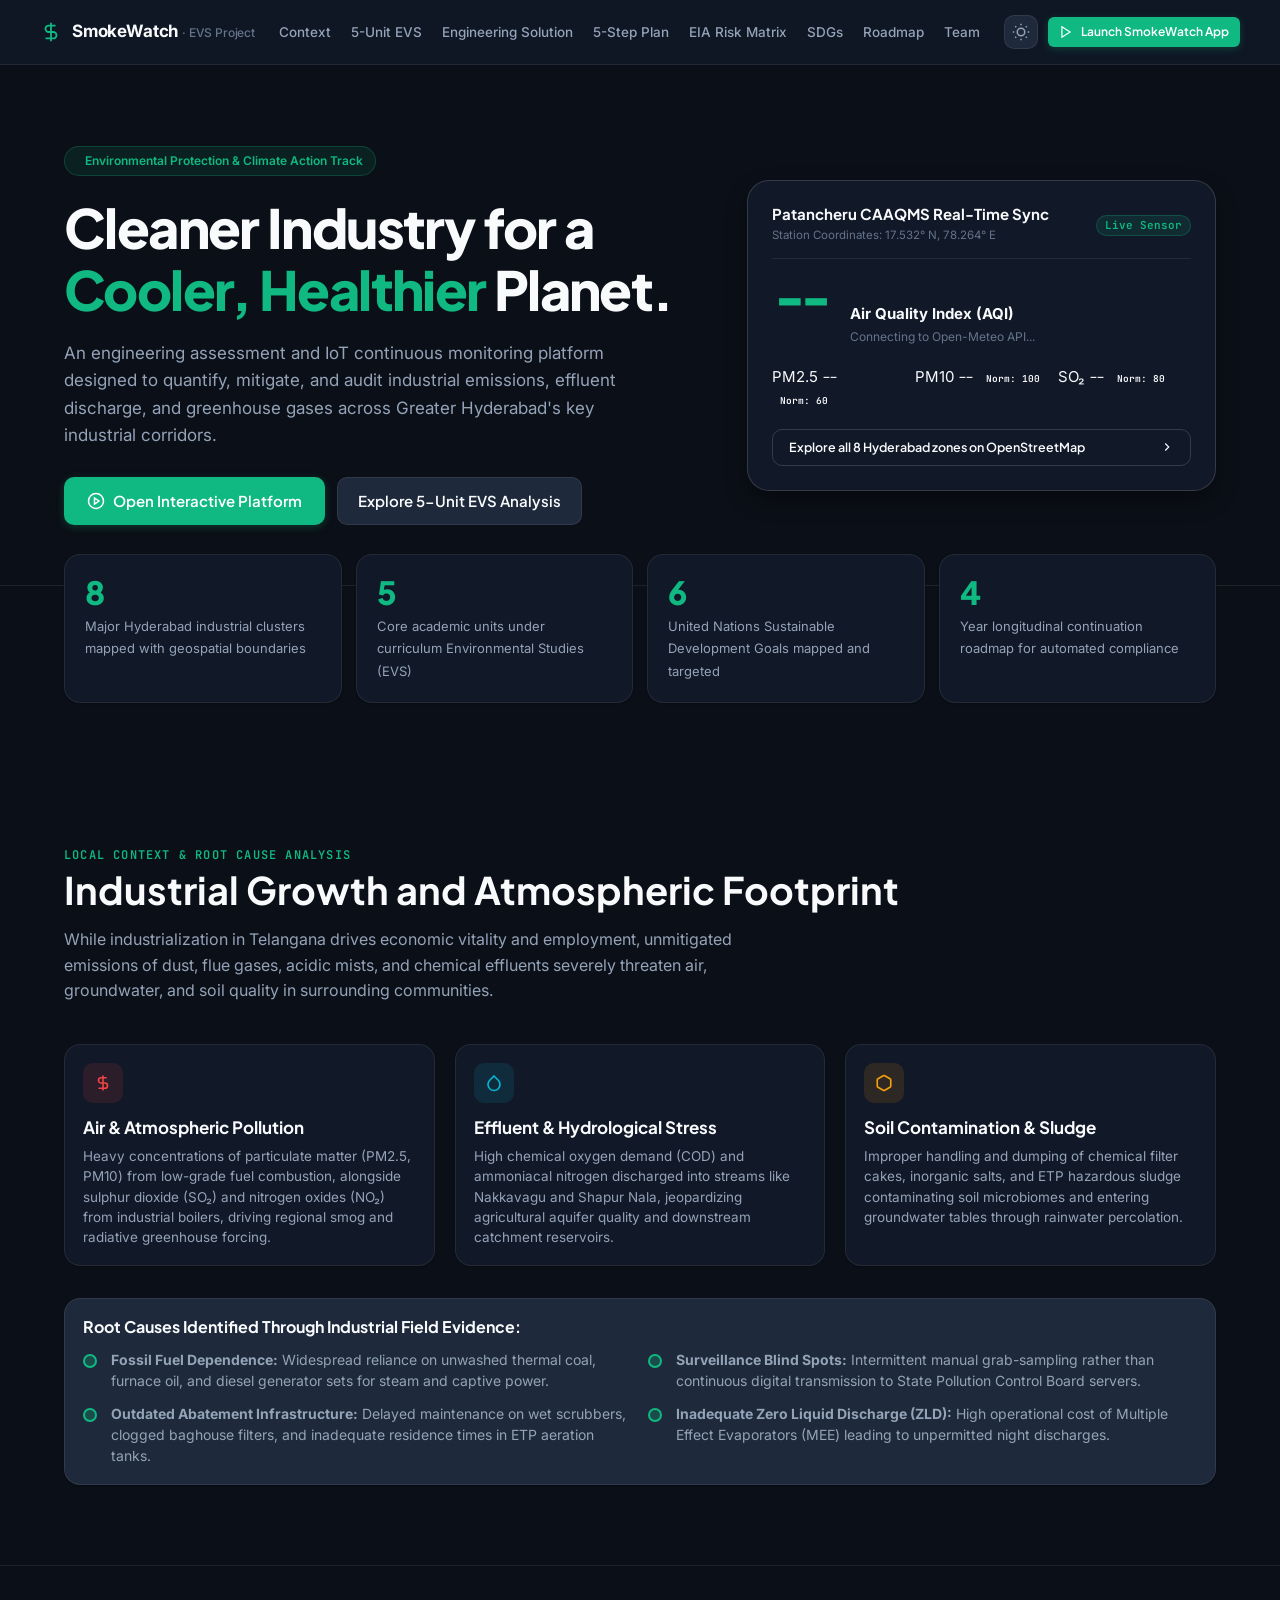
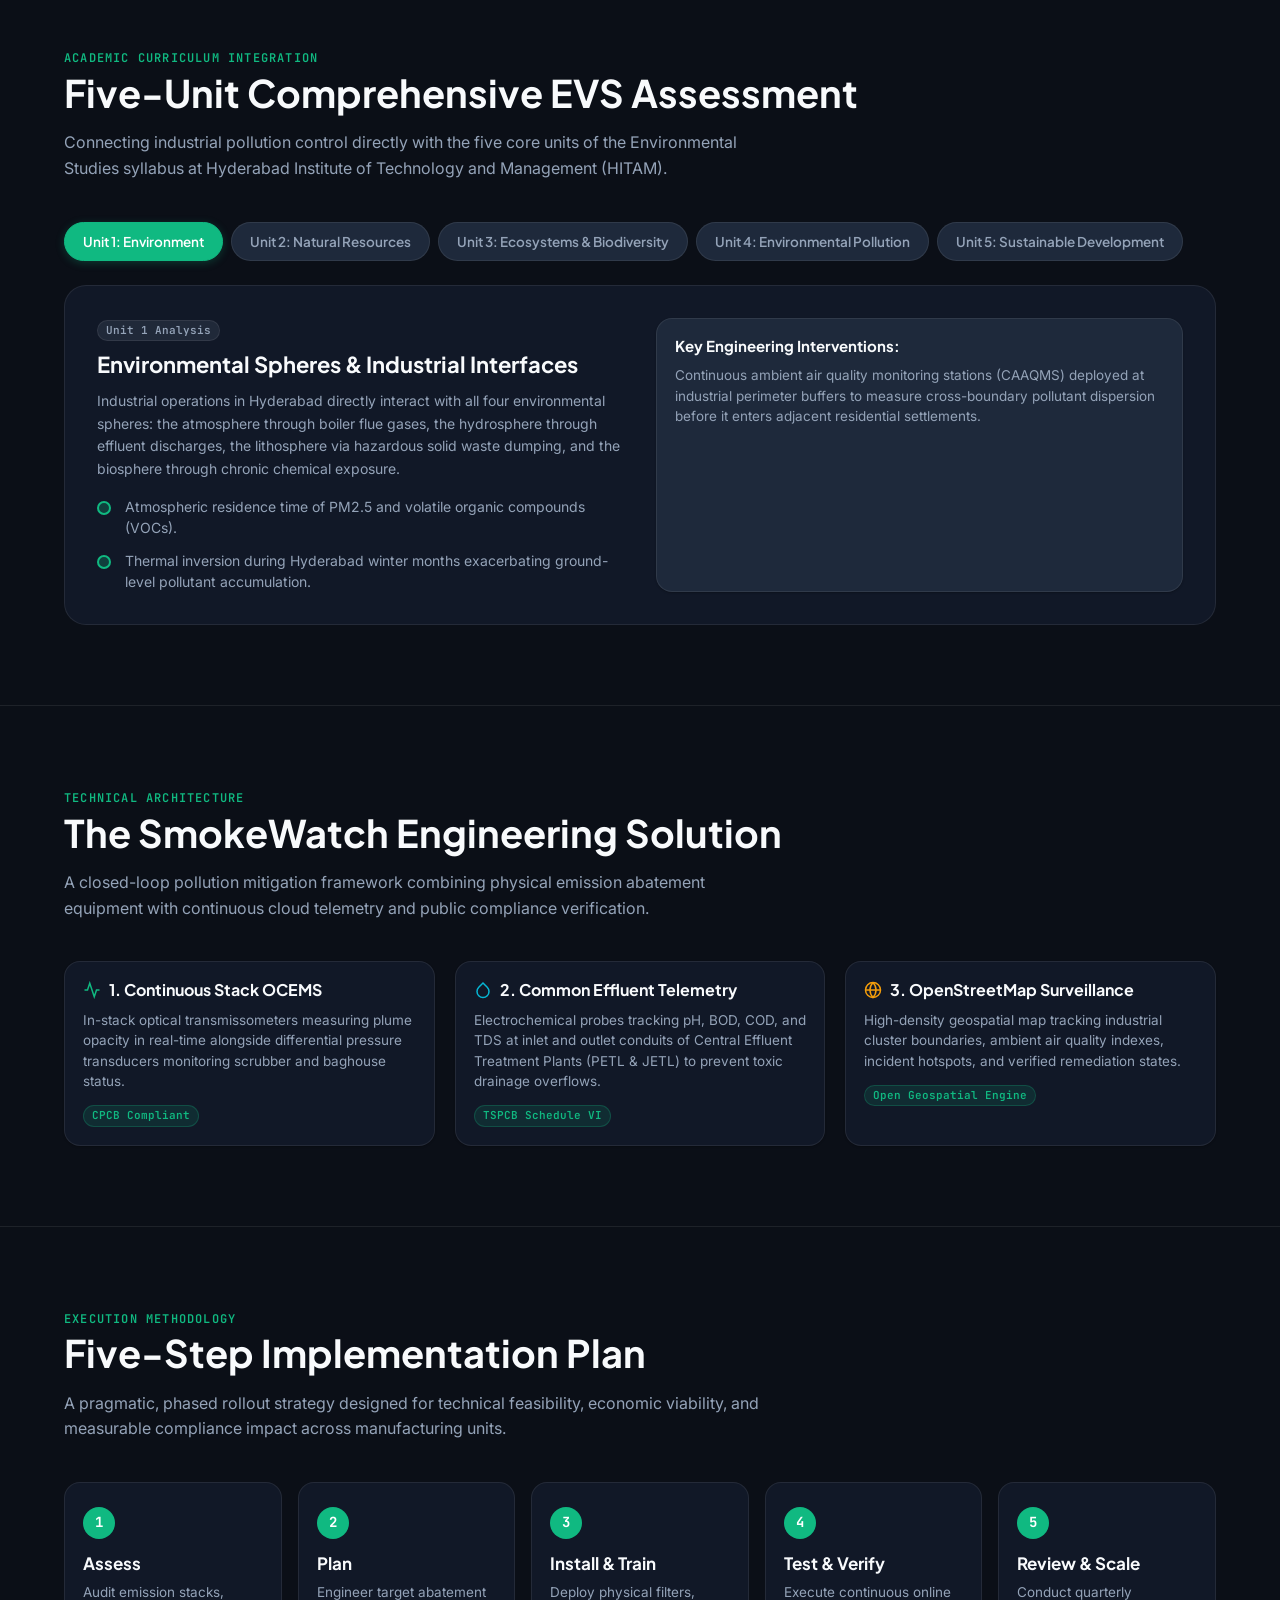
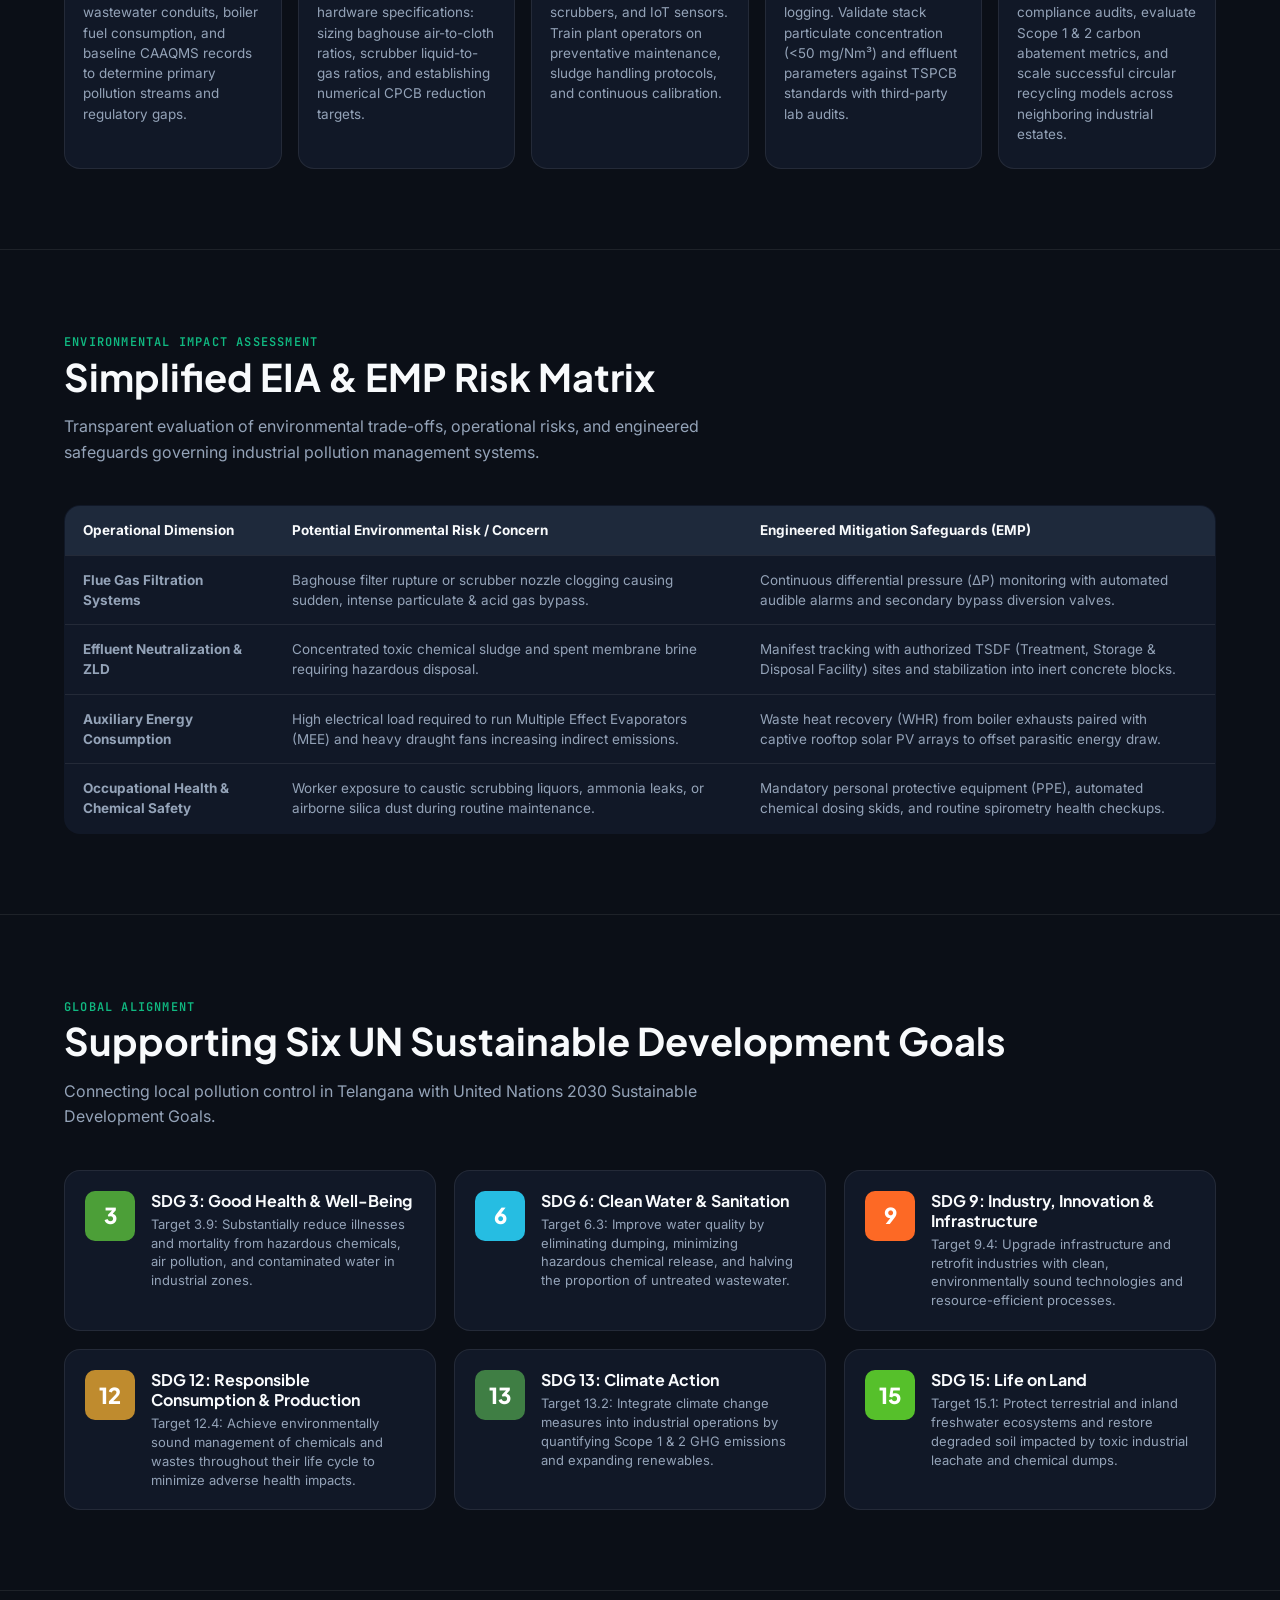
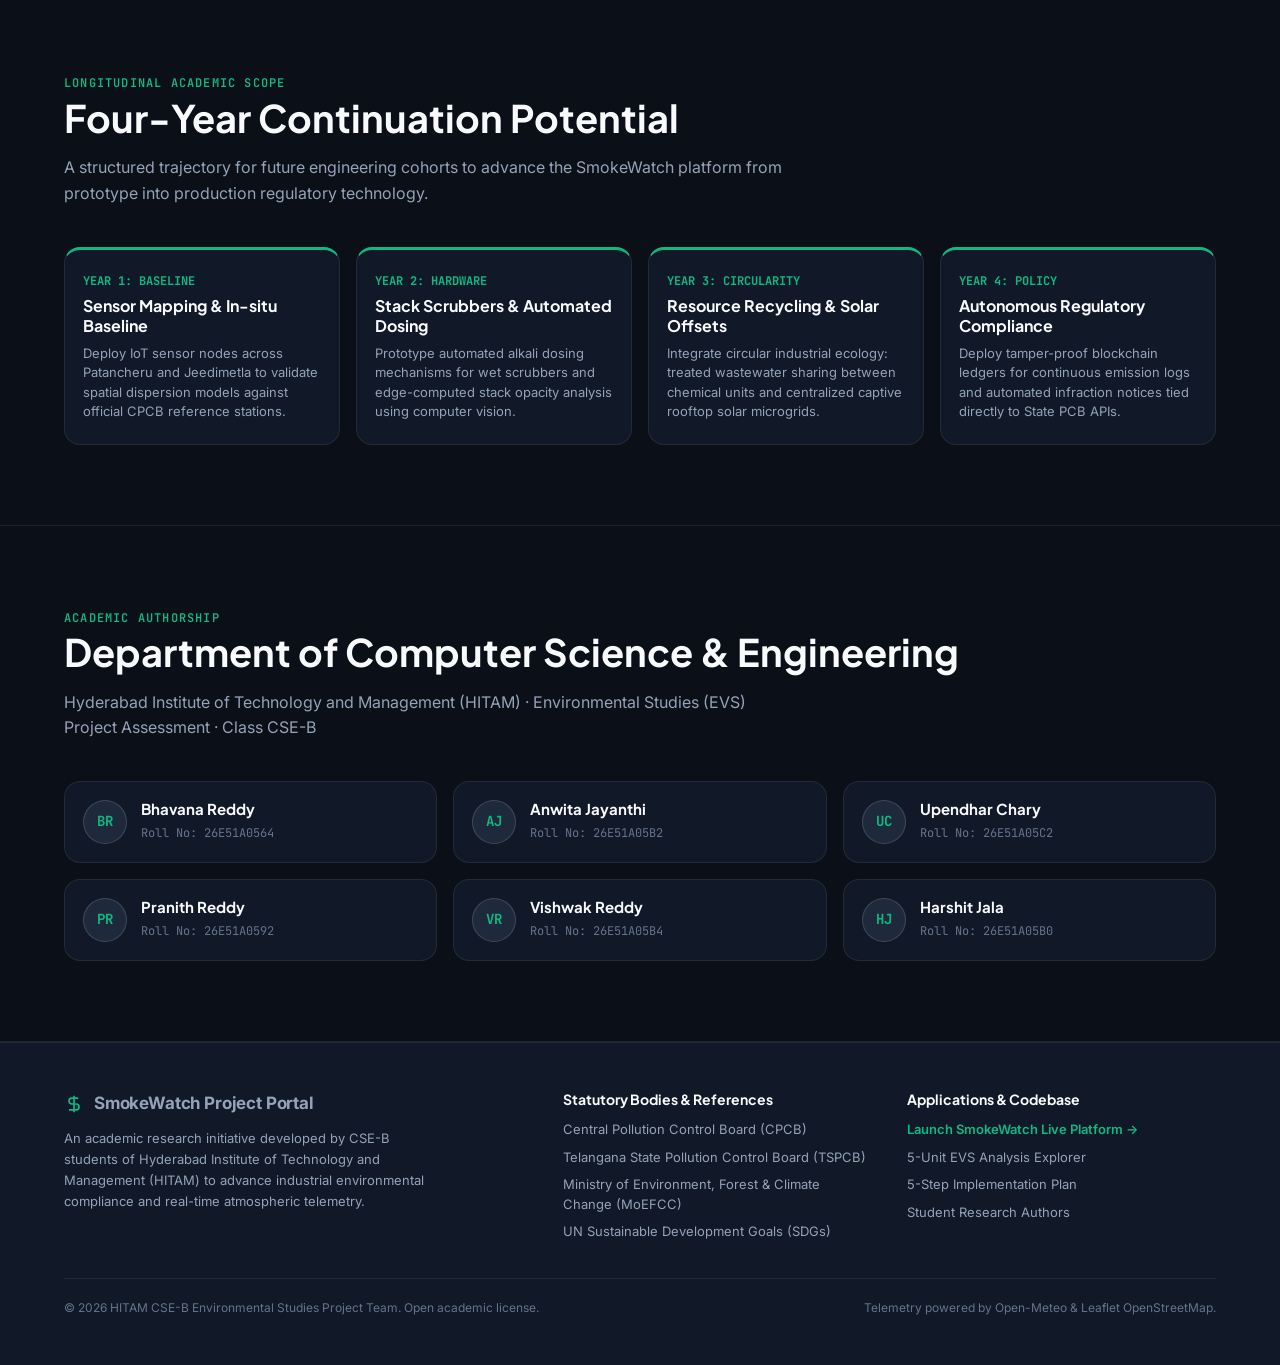
==== index.html @ e4b6d0a4 "feat: complete overhaul of SmokeWatch MVP and EVS Research Portal - Integrate OpenStreetMap with Lea" ====
<!DOCTYPE html>
<html lang="en" data-theme="dark">
<head>
  <meta charset="utf-8">
  <meta name="viewport" content="width=device-width, initial-scale=1, viewport-fit=cover">
  <title>Industrial Pollution &amp; Global Warming — EVS Assessment &amp; SmokeWatch</title>
  
  <!-- Common & Portal Styles -->
  <link rel="stylesheet" href="assets/css/common.css">
  <link rel="stylesheet" href="assets/css/portal.css">
</head>
<body>
  <!-- Top Academic Navigation Bar -->
  <nav class="portal-nav" aria-label="Main Navigation">
    <div class="portal-nav-inner">
      <div class="portal-logo">
        <svg class="svg-icon" viewBox="0 0 24 24" style="color:var(--primary); width:22px; height:22px;">
          <path d="M12 2v20M17 5H9.5a3.5 3.5 0 0 0 0 7h5a3.5 3.5 0 0 1 0 7H6"/>
        </svg>
        <span>SmokeWatch <span style="font-size:12px; font-weight:500; color:var(--text-muted);">· EVS Project</span></span>
      </div>

      <ul class="portal-nav-links">
        <li><a href="#context">Context</a></li>
        <li><a href="#evs-units">5-Unit EVS</a></li>
        <li><a href="#solution">Engineering Solution</a></li>
        <li><a href="#plan">5-Step Plan</a></li>
        <li><a href="#eia">EIA Risk Matrix</a></li>
        <li><a href="#sdgs">SDGs</a></li>
        <li><a href="#roadmap">Roadmap</a></li>
        <li><a href="#team">Team</a></li>
      </ul>

      <div style="display:flex; align-items:center; gap:10px;">
        <button id="btn-portal-theme" class="btn btn-icon" title="Toggle Light/Dark Theme">
          <svg class="svg-icon" viewBox="0 0 24 24">
            <circle cx="12" cy="12" r="5"/>
            <path d="M12 1v2M12 21v2M4.22 4.22l1.42 1.42M18.36 18.36l1.42 1.42M1 12h2M21 12h2M4.22 19.78l1.42-1.42M18.36 5.64l1.42-1.42"/>
          </svg>
        </button>
        <a href="app.html" class="btn btn-primary btn-sm">
          <svg class="svg-icon" viewBox="0 0 24 24" style="width:14px; height:14px;">
            <polygon points="5 3 19 12 5 21 5 3"/>
          </svg>
          Launch SmokeWatch App
        </a>
      </div>
    </div>
  </nav>

  <!-- Hero Section -->
  <header class="portal-hero">
    <div class="container">
      <div class="portal-hero-grid">
        <div>
          <div class="hero-tag">
            <span class="live-indicator-dot"></span>
            Environmental Protection &amp; Climate Action Track
          </div>
          <h1>Cleaner Industry for a <em>Cooler, Healthier</em> Planet.</h1>
          <p class="hero-lead">
            An engineering assessment and IoT continuous monitoring platform designed to quantify, mitigate, and audit industrial emissions, effluent discharge, and greenhouse gases across Greater Hyderabad's key industrial corridors.
          </p>
          <div class="hero-actions">
            <a href="app.html" class="btn btn-primary" style="padding:12px 22px; font-size:15px;">
              <svg class="svg-icon" viewBox="0 0 24 24">
                <circle cx="12" cy="12" r="10"/>
                <polygon points="10 8 16 12 10 16 10 8"/>
              </svg>
              Open Interactive Platform
            </a>
            <a href="#evs-units" class="btn btn-secondary" style="padding:12px 20px; font-size:15px;">
              Explore 5-Unit EVS Analysis
            </a>
          </div>
        </div>

        <!-- Live Telemetry Ticker Card -->
        <div class="hero-telemetry-preview">
          <div class="telemetry-preview-header">
            <div>
              <h3>Patancheru CAAQMS Real-Time Sync</h3>
              <span style="font-size:11.5px; color:var(--text-muted);">Station Coordinates: 17.532° N, 78.264° E</span>
            </div>
            <span class="badge badge-good" id="portal-hero-tag">Live Sensor</span>
          </div>

          <div style="display:flex; align-items:baseline; gap:16px; margin:14px 0 18px;">
            <span class="mono" id="portal-hero-aqi" style="font-size:52px; font-weight:800; color:var(--primary); line-height:1;">--</span>
            <div>
              <span style="font-weight:700; font-size:15px; display:block;">Air Quality Index (AQI)</span>
              <span style="font-size:12px; color:var(--text-muted);" id="portal-hero-status-note">Connecting to Open-Meteo API...</span>
            </div>
          </div>

          <div style="display:grid; grid-template-columns:repeat(3, 1fr); gap:10px; margin-bottom:18px;">
            <div class="pollutant-chip">
              <span class="p-name">PM2.5</span>
              <span class="p-val mono" id="portal-hero-pm25" style="font-size:14px;">--</span>
              <span class="badge mono" style="font-size:9.5px;">Norm: 60</span>
            </div>
            <div class="pollutant-chip">
              <span class="p-name">PM10</span>
              <span class="p-val mono" id="portal-hero-pm10" style="font-size:14px;">--</span>
              <span class="badge mono" style="font-size:9.5px;">Norm: 100</span>
            </div>
            <div class="pollutant-chip">
              <span class="p-name">SO₂</span>
              <span class="p-val mono" id="portal-hero-so2" style="font-size:14px;">--</span>
              <span class="badge mono" style="font-size:9.5px;">Norm: 80</span>
            </div>
          </div>

          <a href="app.html" class="btn btn-outline" style="width:100%; justify-content:space-between; font-size:12.5px;">
            <span>Explore all 8 Hyderabad zones on OpenStreetMap</span>
            <svg class="svg-icon" viewBox="0 0 24 24" style="width:14px; height:14px;">
              <polyline points="9 18 15 12 9 6"/>
            </svg>
          </a>
        </div>
      </div>
    </div>
  </header>

  <!-- Metric Overview Stats Bar -->
  <div class="container">
    <div class="portal-stats-row">
      <div class="stat-box">
        <b>8</b>
        <span>Major Hyderabad industrial clusters mapped with geospatial boundaries</span>
      </div>
      <div class="stat-box">
        <b>5</b>
        <span>Core academic units under curriculum Environmental Studies (EVS)</span>
      </div>
      <div class="stat-box">
        <b>6</b>
        <span>United Nations Sustainable Development Goals mapped and targeted</span>
      </div>
      <div class="stat-box">
        <b>4</b>
        <span>Year longitudinal continuation roadmap for automated compliance</span>
      </div>
    </div>
  </div>

  <!-- Section 1: Problem Statement & Local Hyderabad Context -->
  <section class="portal-section" id="context">
    <div class="container">
      <span class="section-eyebrow">Local Context &amp; Root Cause Analysis</span>
      <h2 class="section-title">Industrial Growth and Atmospheric Footprint</h2>
      <p class="section-lead">
        While industrialization in Telangana drives economic vitality and employment, unmitigated emissions of dust, flue gases, acidic mists, and chemical effluents severely threaten air, groundwater, and soil quality in surrounding communities.
      </p>

      <div style="display:grid; grid-template-columns:repeat(3, 1fr); gap:20px; margin-bottom:32px;">
        <div class="panel-card">
          <div style="width:40px; height:40px; border-radius:var(--radius-md); background:rgba(239,68,68,0.12); color:var(--status-severe); display:flex; align-items:center; justify-content:center; margin-bottom:14px;">
            <svg class="svg-icon" viewBox="0 0 24 24" style="stroke-width:2.2;">
              <path d="M12 2v20M17 5H9.5a3.5 3.5 0 0 0 0 7h5a3.5 3.5 0 0 1 0 7H6"/>
            </svg>
          </div>
          <h3 style="font-size:17px; margin-bottom:8px;">Air &amp; Atmospheric Pollution</h3>
          <p style="font-size:13.5px; color:var(--text-secondary); line-height:1.5;">
            Heavy concentrations of particulate matter (PM2.5, PM10) from low-grade fuel combustion, alongside sulphur dioxide (SO₂) and nitrogen oxides (NO₂) from industrial boilers, driving regional smog and radiative greenhouse forcing.
          </p>
        </div>

        <div class="panel-card">
          <div style="width:40px; height:40px; border-radius:var(--radius-md); background:rgba(6,182,212,0.12); color:#06b6d4; display:flex; align-items:center; justify-content:center; margin-bottom:14px;">
            <svg class="svg-icon" viewBox="0 0 24 24" style="stroke-width:2.2;">
              <path d="M12 2.69l5.66 5.66a8 8 0 1 1-11.31 0z"/>
            </svg>
          </div>
          <h3 style="font-size:17px; margin-bottom:8px;">Effluent &amp; Hydrological Stress</h3>
          <p style="font-size:13.5px; color:var(--text-secondary); line-height:1.5;">
            High chemical oxygen demand (COD) and ammoniacal nitrogen discharged into streams like Nakkavagu and Shapur Nala, jeopardizing agricultural aquifer quality and downstream catchment reservoirs.
          </p>
        </div>

        <div class="panel-card">
          <div style="width:40px; height:40px; border-radius:var(--radius-md); background:rgba(245,158,11,0.12); color:#f59e0b; display:flex; align-items:center; justify-content:center; margin-bottom:14px;">
            <svg class="svg-icon" viewBox="0 0 24 24" style="stroke-width:2.2;">
              <path d="M21 16V8a2 2 0 0 0-1-1.73l-7-4a2 2 0 0 0-2 0l-7 4A2 2 0 0 0 3 8v8a2 2 0 0 0 1 1.73l7 4a2 2 0 0 0 2 0l7-4A2 2 0 0 0 21 16z"/>
            </svg>
          </div>
          <h3 style="font-size:17px; margin-bottom:8px;">Soil Contamination &amp; Sludge</h3>
          <p style="font-size:13.5px; color:var(--text-secondary); line-height:1.5;">
            Improper handling and dumping of chemical filter cakes, inorganic salts, and ETP hazardous sludge contaminating soil microbiomes and entering groundwater tables through rainwater percolation.
          </p>
        </div>
      </div>

      <!-- Root Cause Analysis Breakdown -->
      <div class="panel-card" style="background:var(--bg-surface-raised);">
        <h3 style="font-size:16px; margin-bottom:12px;">Root Causes Identified Through Industrial Field Evidence:</h3>
        <div style="display:grid; grid-template-columns:repeat(2, 1fr); gap:16px; font-size:13.5px; color:var(--text-secondary);">
          <ul class="evs-check-list">
            <li><strong>Fossil Fuel Dependence:</strong> Widespread reliance on unwashed thermal coal, furnace oil, and diesel generator sets for steam and captive power.</li>
            <li><strong>Outdated Abatement Infrastructure:</strong> Delayed maintenance on wet scrubbers, clogged baghouse filters, and inadequate residence times in ETP aeration tanks.</li>
          </ul>
          <ul class="evs-check-list">
            <li><strong>Surveillance Blind Spots:</strong> Intermittent manual grab-sampling rather than continuous digital transmission to State Pollution Control Board servers.</li>
            <li><strong>Inadequate Zero Liquid Discharge (ZLD):</strong> High operational cost of Multiple Effect Evaporators (MEE) leading to unpermitted night discharges.</li>
          </ul>
        </div>
      </div>
    </div>
  </section>

  <!-- Section 2: 5-Unit EVS Curriculum Analysis -->
  <section class="portal-section" id="evs-units">
    <div class="container">
      <span class="section-eyebrow">Academic Curriculum Integration</span>
      <h2 class="section-title">Five-Unit Comprehensive EVS Assessment</h2>
      <p class="section-lead">
        Connecting industrial pollution control directly with the five core units of the Environmental Studies syllabus at Hyderabad Institute of Technology and Management (HITAM).
      </p>

      <!-- Navigation Tabs for the 5 Units -->
      <div class="evs-tabs-nav" role="tablist">
        <button class="evs-tab-btn is-active" data-unit="1" role="tab">Unit 1: Environment</button>
        <button class="evs-tab-btn" data-unit="2" role="tab">Unit 2: Natural Resources</button>
        <button class="evs-tab-btn" data-unit="3" role="tab">Unit 3: Ecosystems &amp; Biodiversity</button>
        <button class="evs-tab-btn" data-unit="4" role="tab">Unit 4: Environmental Pollution</button>
        <button class="evs-tab-btn" data-unit="5" role="tab">Unit 5: Sustainable Development</button>
      </div>

      <!-- Unit 1 -->
      <div class="evs-unit-panel is-active" id="unit-panel-1">
        <div>
          <span class="badge badge-neutral" style="margin-bottom:10px;">Unit 1 Analysis</span>
          <h3 style="font-size:22px; margin-bottom:12px;">Environmental Spheres &amp; Industrial Interfaces</h3>
          <p style="font-size:14px; color:var(--text-secondary); line-height:1.6; margin-bottom:16px;">
            Industrial operations in Hyderabad directly interact with all four environmental spheres: the atmosphere through boiler flue gases, the hydrosphere through effluent discharges, the lithosphere via hazardous solid waste dumping, and the biosphere through chronic chemical exposure.
          </p>
          <ul class="evs-check-list">
            <li>Atmospheric residence time of PM2.5 and volatile organic compounds (VOCs).</li>
            <li>Thermal inversion during Hyderabad winter months exacerbating ground-level pollutant accumulation.</li>
          </ul>
        </div>
        <div class="panel-card" style="background:var(--bg-surface-raised);">
          <h4 style="font-size:15px; margin-bottom:10px;">Key Engineering Interventions:</h4>
          <p style="font-size:13.5px; color:var(--text-secondary); line-height:1.5;">
            Continuous ambient air quality monitoring stations (CAAQMS) deployed at industrial perimeter buffers to measure cross-boundary pollutant dispersion before it enters adjacent residential settlements.
          </p>
        </div>
      </div>

      <!-- Unit 2 -->
      <div class="evs-unit-panel" id="unit-panel-2">
        <div>
          <span class="badge badge-neutral" style="margin-bottom:10px;">Unit 2 Analysis</span>
          <h3 style="font-size:22px; margin-bottom:12px;">Natural Resource Depletion &amp; Circular Conservation</h3>
          <p style="font-size:14px; color:var(--text-secondary); line-height:1.6; margin-bottom:16px;">
            Industrial processes consume vast volumes of freshwater for cooling towers, raw mineral ores, and fossil fuels. Sustainable operation requires aggressive water recycling and energy conservation.
          </p>
          <ul class="evs-check-list">
            <li>Transitioning from single-pass cooling to closed-loop recycled water systems.</li>
            <li>Replacing high-sulfur non-coking coal with agricultural briquettes and biomass pellets.</li>
          </ul>
        </div>
        <div class="panel-card" style="background:var(--bg-surface-raised);">
          <h4 style="font-size:15px; margin-bottom:10px;">Resource Efficiency Benchmark:</h4>
          <p style="font-size:13.5px; color:var(--text-secondary); line-height:1.5;">
            Enforcing condensate water recovery in pharmaceutical distillation units reduces freshwater intake from local water utilities by over 45% per production batch.
          </p>
        </div>
      </div>

      <!-- Unit 3 -->
      <div class="evs-unit-panel" id="unit-panel-3">
        <div>
          <span class="badge badge-neutral" style="margin-bottom:10px;">Unit 3 Analysis</span>
          <h3 style="font-size:22px; margin-bottom:12px;">Ecosystem Integrity &amp; Biodiversity Safeguards</h3>
          <p style="font-size:14px; color:var(--text-secondary); line-height:1.6; margin-bottom:16px;">
            Effluent runoff into freshwater wetlands such as Mir Alam Tank (adjacent to Kattedan) and Nakkavagu (Patancheru) causes severe eutrophication, oxygen depletion, and collapse of aquatic food webs.
          </p>
          <ul class="evs-check-list">
            <li>Mitigating chemical bioaccumulation in downstream agriculture and dairy cattle.</li>
            <li>Establishing 100-meter thick native greenbelt buffers (Neem, Pongamia, Ficus) around factory perimeters.</li>
          </ul>
        </div>
        <div class="panel-card" style="background:var(--bg-surface-raised);">
          <h4 style="font-size:15px; margin-bottom:10px;">Biological Indicators:</h4>
          <p style="font-size:13.5px; color:var(--text-secondary); line-height:1.5;">
            Routine bio-assay tests using local aquatic species (e.g. 96-hour LC50 toxicity testing on treated effluent) to verify non-toxicity before any river discharge.
          </p>
        </div>
      </div>

      <!-- Unit 4 -->
      <div class="evs-unit-panel" id="unit-panel-4">
        <div>
          <span class="badge badge-neutral" style="margin-bottom:10px;">Unit 4 Analysis</span>
          <h3 style="font-size:22px; margin-bottom:12px;">Pollution Abatement Technologies &amp; Standards</h3>
          <p style="font-size:14px; color:var(--text-secondary); line-height:1.6; margin-bottom:16px;">
            Focuses on the core chemical and mechanical engineering systems used to separate, capture, and neutralize hazardous emissions at the industrial source point.
          </p>
          <ul class="evs-check-list">
            <li>Particulate arrest: Cyclone separators followed by pulse-jet bag filters capturing &gt;99% of fly ash.</li>
            <li>Acid gas scrubbing: Packed-bed counter-current alkaline scrubbers neutralizing SO₂ and HCl mists.</li>
            <li>Wastewater treatment: Multi-stage biological aeration, dissolved air flotation (DAF), and reverse osmosis.</li>
          </ul>
        </div>
        <div class="panel-card" style="background:var(--bg-surface-raised);">
          <h4 style="font-size:15px; margin-bottom:10px;">Statutory Thresholds:</h4>
          <p style="font-size:13.5px; color:var(--text-secondary); line-height:1.5;">
            Strict adherence to Central Pollution Control Board (CPCB) NAAQS standards: PM2.5 &le; 60 µg/m³, PM10 &le; 100 µg/m³, and SO₂ &le; 80 µg/m³ (24-hour weighted averages).
          </p>
        </div>
      </div>

      <!-- Unit 5 -->
      <div class="evs-unit-panel" id="unit-panel-5">
        <div>
          <span class="badge badge-neutral" style="margin-bottom:10px;">Unit 5 Analysis</span>
          <h3 style="font-size:22px; margin-bottom:12px;">Social Responsibility, Policy &amp; Public Transparency</h3>
          <p style="font-size:14px; color:var(--text-secondary); line-height:1.6; margin-bottom:16px;">
            Environmental protection cannot succeed through equipment alone; it requires robust social awareness, worker occupational safety safeguards, and open data accessibility for affected citizens.
          </p>
          <ul class="evs-check-list">
            <li>Community reporting channels enabling citizens to document visible chimney plumes and illegal effluent bypasses.</li>
            <li>Corporate compliance with the Water (Prevention and Control of Pollution) Act, 1974 and Air Act, 1981.</li>
          </ul>
        </div>
        <div class="panel-card" style="background:var(--bg-surface-raised);">
          <h4 style="font-size:15px; margin-bottom:10px;">The SmokeWatch Civic Bridge:</h4>
          <p style="font-size:13.5px; color:var(--text-secondary); line-height:1.5;">
            The SmokeWatch platform operationalizes Unit 5 by providing an auditable, geotagged public reporting system that correlates citizen incident reports with real-time CAAQMS sensor spikes.
          </p>
        </div>
      </div>
    </div>
  </section>

  <!-- Section 3: Proposed Engineering & Technology Solution -->
  <section class="portal-section" id="solution">
    <div class="container">
      <span class="section-eyebrow">Technical Architecture</span>
      <h2 class="section-title">The SmokeWatch Engineering Solution</h2>
      <p class="section-lead">
        A closed-loop pollution mitigation framework combining physical emission abatement equipment with continuous cloud telemetry and public compliance verification.
      </p>

      <div style="display:grid; grid-template-columns:repeat(3, 1fr); gap:20px;">
        <div class="panel-card">
          <h3 style="font-size:16px; margin-bottom:10px; display:flex; align-items:center; gap:8px;">
            <svg class="svg-icon" viewBox="0 0 24 24" style="color:var(--primary);">
              <polyline points="22 12 18 12 15 21 9 3 6 12 2 12"/>
            </svg>
            1. Continuous Stack OCEMS
          </h3>
          <p style="font-size:13.5px; color:var(--text-secondary); line-height:1.5; margin-bottom:12px;">
            In-stack optical transmissometers measuring plume opacity in real-time alongside differential pressure transducers monitoring scrubber and baghouse status.
          </p>
          <span class="badge badge-good">CPCB Compliant</span>
        </div>

        <div class="panel-card">
          <h3 style="font-size:16px; margin-bottom:10px; display:flex; align-items:center; gap:8px;">
            <svg class="svg-icon" viewBox="0 0 24 24" style="color:#06b6d4;">
              <path d="M12 2.69l5.66 5.66a8 8 0 1 1-11.31 0z"/>
            </svg>
            2. Common Effluent Telemetry
          </h3>
          <p style="font-size:13.5px; color:var(--text-secondary); line-height:1.5; margin-bottom:12px;">
            Electrochemical probes tracking pH, BOD, COD, and TDS at inlet and outlet conduits of Central Effluent Treatment Plants (PETL &amp; JETL) to prevent toxic drainage overflows.
          </p>
          <span class="badge badge-good">TSPCB Schedule VI</span>
        </div>

        <div class="panel-card">
          <h3 style="font-size:16px; margin-bottom:10px; display:flex; align-items:center; gap:8px;">
            <svg class="svg-icon" viewBox="0 0 24 24" style="color:#f59e0b;">
              <circle cx="12" cy="12" r="10"/>
              <path d="M12 2a14.5 14.5 0 0 0 0 20 14.5 14.5 0 0 0 0-20"/>
              <path d="M2 12h20"/>
            </svg>
            3. OpenStreetMap Surveillance
          </h3>
          <p style="font-size:13.5px; color:var(--text-secondary); line-height:1.5; margin-bottom:12px;">
            High-density geospatial map tracking industrial cluster boundaries, ambient air quality indexes, incident hotspots, and verified remediation states.
          </p>
          <span class="badge badge-good">Open Geospatial Engine</span>
        </div>
      </div>
    </div>
  </section>

  <!-- Section 4: Feasibility & 5-Step Implementation Plan -->
  <section class="portal-section" id="plan">
    <div class="container">
      <span class="section-eyebrow">Execution Methodology</span>
      <h2 class="section-title">Five-Step Implementation Plan</h2>
      <p class="section-lead">
        A pragmatic, phased rollout strategy designed for technical feasibility, economic viability, and measurable compliance impact across manufacturing units.
      </p>

      <div class="steps-grid">
        <div class="step-card">
          <div class="step-num-bubble">1</div>
          <h3>Assess</h3>
          <p>
            Audit emission stacks, wastewater conduits, boiler fuel consumption, and baseline CAAQMS records to determine primary pollution streams and regulatory gaps.
          </p>
        </div>

        <div class="step-card">
          <div class="step-num-bubble">2</div>
          <h3>Plan</h3>
          <p>
            Engineer target abatement hardware specifications: sizing baghouse air-to-cloth ratios, scrubber liquid-to-gas ratios, and establishing numerical CPCB reduction targets.
          </p>
        </div>

        <div class="step-card">
          <div class="step-num-bubble">3</div>
          <h3>Install &amp; Train</h3>
          <p>
            Deploy physical filters, scrubbers, and IoT sensors. Train plant operators on preventative maintenance, sludge handling protocols, and continuous calibration.
          </p>
        </div>

        <div class="step-card">
          <div class="step-num-bubble">4</div>
          <h3>Test &amp; Verify</h3>
          <p>
            Execute continuous online logging. Validate stack particulate concentration (&lt;50 mg/Nm³) and effluent parameters against TSPCB standards with third-party lab audits.
          </p>
        </div>

        <div class="step-card">
          <div class="step-num-bubble">5</div>
          <h3>Review &amp; Scale</h3>
          <p>
            Conduct quarterly compliance audits, evaluate Scope 1 &amp; 2 carbon abatement metrics, and scale successful circular recycling models across neighboring industrial estates.
          </p>
        </div>
      </div>
    </div>
  </section>

  <!-- Section 5: Risk Assessment & Simplified EIA/EMP -->
  <section class="portal-section" id="eia">
    <div class="container">
      <span class="section-eyebrow">Environmental Impact Assessment</span>
      <h2 class="section-title">Simplified EIA &amp; EMP Risk Matrix</h2>
      <p class="section-lead">
        Transparent evaluation of environmental trade-offs, operational risks, and engineered safeguards governing industrial pollution management systems.
      </p>

      <table class="eia-matrix-table" aria-label="Environmental Impact Assessment Matrix">
        <thead>
          <tr>
            <th>Operational Dimension</th>
            <th>Potential Environmental Risk / Concern</th>
            <th>Engineered Mitigation Safeguards (EMP)</th>
          </tr>
        </thead>
        <tbody>
          <tr>
            <td><strong>Flue Gas Filtration Systems</strong></td>
            <td>Baghouse filter rupture or scrubber nozzle clogging causing sudden, intense particulate &amp; acid gas bypass.</td>
            <td>Continuous differential pressure (ΔP) monitoring with automated audible alarms and secondary bypass diversion valves.</td>
          </tr>
          <tr>
            <td><strong>Effluent Neutralization &amp; ZLD</strong></td>
            <td>Concentrated toxic chemical sludge and spent membrane brine requiring hazardous disposal.</td>
            <td>Manifest tracking with authorized TSDF (Treatment, Storage &amp; Disposal Facility) sites and stabilization into inert concrete blocks.</td>
          </tr>
          <tr>
            <td><strong>Auxiliary Energy Consumption</strong></td>
            <td>High electrical load required to run Multiple Effect Evaporators (MEE) and heavy draught fans increasing indirect emissions.</td>
            <td>Waste heat recovery (WHR) from boiler exhausts paired with captive rooftop solar PV arrays to offset parasitic energy draw.</td>
          </tr>
          <tr>
            <td><strong>Occupational Health &amp; Chemical Safety</strong></td>
            <td>Worker exposure to caustic scrubbing liquors, ammonia leaks, or airborne silica dust during routine maintenance.</td>
            <td>Mandatory personal protective equipment (PPE), automated chemical dosing skids, and routine spirometry health checkups.</td>
          </tr>
        </tbody>
      </table>
    </div>
  </section>

  <!-- Section 6: UN SDG Mapping -->
  <section class="portal-section" id="sdgs">
    <div class="container">
      <span class="section-eyebrow">Global Alignment</span>
      <h2 class="section-title">Supporting Six UN Sustainable Development Goals</h2>
      <p class="section-lead">
        Connecting local pollution control in Telangana with United Nations 2030 Sustainable Development Goals.
      </p>

      <div class="sdg-cards-grid">
        <div class="sdg-card">
          <div class="sdg-badge-box" style="background:#4c9f38;">3</div>
          <div class="sdg-content">
            <h3>SDG 3: Good Health &amp; Well-Being</h3>
            <p>Target 3.9: Substantially reduce illnesses and mortality from hazardous chemicals, air pollution, and contaminated water in industrial zones.</p>
          </div>
        </div>

        <div class="sdg-card">
          <div class="sdg-badge-box" style="background:#26bde2;">6</div>
          <div class="sdg-content">
            <h3>SDG 6: Clean Water &amp; Sanitation</h3>
            <p>Target 6.3: Improve water quality by eliminating dumping, minimizing hazardous chemical release, and halving the proportion of untreated wastewater.</p>
          </div>
        </div>

        <div class="sdg-card">
          <div class="sdg-badge-box" style="background:#fd6925;">9</div>
          <div class="sdg-content">
            <h3>SDG 9: Industry, Innovation &amp; Infrastructure</h3>
            <p>Target 9.4: Upgrade infrastructure and retrofit industries with clean, environmentally sound technologies and resource-efficient processes.</p>
          </div>
        </div>

        <div class="sdg-card">
          <div class="sdg-badge-box" style="background:#bf8b2e;">12</div>
          <div class="sdg-content">
            <h3>SDG 12: Responsible Consumption &amp; Production</h3>
            <p>Target 12.4: Achieve environmentally sound management of chemicals and wastes throughout their life cycle to minimize adverse health impacts.</p>
          </div>
        </div>

        <div class="sdg-card">
          <div class="sdg-badge-box" style="background:#3f7e44;">13</div>
          <div class="sdg-content">
            <h3>SDG 13: Climate Action</h3>
            <p>Target 13.2: Integrate climate change measures into industrial operations by quantifying Scope 1 &amp; 2 GHG emissions and expanding renewables.</p>
          </div>
        </div>

        <div class="sdg-card">
          <div class="sdg-badge-box" style="background:#56c02b;">15</div>
          <div class="sdg-content">
            <h3>SDG 15: Life on Land</h3>
            <p>Target 15.1: Protect terrestrial and inland freshwater ecosystems and restore degraded soil impacted by toxic industrial leachate and chemical dumps.</p>
          </div>
        </div>
      </div>
    </div>
  </section>

  <!-- Section 7: 4-Year Academic Continuation Roadmap -->
  <section class="portal-section" id="roadmap">
    <div class="container">
      <span class="section-eyebrow">Longitudinal Academic Scope</span>
      <h2 class="section-title">Four-Year Continuation Potential</h2>
      <p class="section-lead">
        A structured trajectory for future engineering cohorts to advance the SmokeWatch platform from prototype into production regulatory technology.
      </p>

      <div class="roadmap-timeline">
        <div class="timeline-year-card">
          <span class="year-tag">Year 1: Baseline</span>
          <h3>Sensor Mapping &amp; In-situ Baseline</h3>
          <p>
            Deploy IoT sensor nodes across Patancheru and Jeedimetla to validate spatial dispersion models against official CPCB reference stations.
          </p>
        </div>

        <div class="timeline-year-card">
          <span class="year-tag">Year 2: Hardware</span>
          <h3>Stack Scrubbers &amp; Automated Dosing</h3>
          <p>
            Prototype automated alkali dosing mechanisms for wet scrubbers and edge-computed stack opacity analysis using computer vision.
          </p>
        </div>

        <div class="timeline-year-card">
          <span class="year-tag">Year 3: Circularity</span>
          <h3>Resource Recycling &amp; Solar Offsets</h3>
          <p>
            Integrate circular industrial ecology: treated wastewater sharing between chemical units and centralized captive rooftop solar microgrids.
          </p>
        </div>

        <div class="timeline-year-card">
          <span class="year-tag">Year 4: Policy</span>
          <h3>Autonomous Regulatory Compliance</h3>
          <p>
            Deploy tamper-proof blockchain ledgers for continuous emission logs and automated infraction notices tied directly to State PCB APIs.
          </p>
        </div>
      </div>
    </div>
  </section>

  <!-- Section 8: Student Research Team Roster -->
  <section class="portal-section" id="team">
    <div class="container">
      <span class="section-eyebrow">Academic Authorship</span>
      <h2 class="section-title">Department of Computer Science &amp; Engineering</h2>
      <p class="section-lead">
        Hyderabad Institute of Technology and Management (HITAM) · Environmental Studies (EVS) Project Assessment · Class CSE-B
      </p>

      <div class="team-grid">
        <div class="team-member-card">
          <div class="team-avatar">BR</div>
          <div class="team-info">
            <h4>Bhavana Reddy</h4>
            <span>Roll No: 26E51A0564</span>
          </div>
        </div>

        <div class="team-member-card">
          <div class="team-avatar">AJ</div>
          <div class="team-info">
            <h4>Anwita Jayanthi</h4>
            <span>Roll No: 26E51A05B2</span>
          </div>
        </div>

        <div class="team-member-card">
          <div class="team-avatar">UC</div>
          <div class="team-info">
            <h4>Upendhar Chary</h4>
            <span>Roll No: 26E51A05C2</span>
          </div>
        </div>

        <div class="team-member-card">
          <div class="team-avatar">PR</div>
          <div class="team-info">
            <h4>Pranith Reddy</h4>
            <span>Roll No: 26E51A0592</span>
          </div>
        </div>

        <div class="team-member-card">
          <div class="team-avatar">VR</div>
          <div class="team-info">
            <h4>Vishwak Reddy</h4>
            <span>Roll No: 26E51A05B4</span>
          </div>
        </div>

        <div class="team-member-card">
          <div class="team-avatar">HJ</div>
          <div class="team-info">
            <h4>Harshit Jala</h4>
            <span>Roll No: 26E51A05B0</span>
          </div>
        </div>
      </div>
    </div>
  </section>

  <!-- Portal Footer -->
  <footer class="portal-footer">
    <div class="container">
      <div class="portal-footer-grid">
        <div>
          <div class="portal-logo" style="margin-bottom:12px;">
            <svg class="svg-icon" viewBox="0 0 24 24" style="color:var(--primary); width:20px; height:20px;">
              <path d="M12 2v20M17 5H9.5a3.5 3.5 0 0 0 0 7h5a3.5 3.5 0 0 1 0 7H6"/>
            </svg>
            <span>SmokeWatch Project Portal</span>
          </div>
          <p style="font-size:13px; line-height:1.6; max-width:380px;">
            An academic research initiative developed by CSE-B students of Hyderabad Institute of Technology and Management (HITAM) to advance industrial environmental compliance and real-time atmospheric telemetry.
          </p>
        </div>

        <div>
          <h4 style="font-size:14px; margin-bottom:12px; color:var(--text-primary);">Statutory Bodies &amp; References</h4>
          <ul style="list-style:none; display:flex; flex-direction:column; gap:8px; font-size:13px;">
            <li><a href="https://cpcb.nic.in/" target="_blank" rel="noopener" style="color:var(--text-secondary); hover:color:var(--text-primary);">Central Pollution Control Board (CPCB)</a></li>
            <li><a href="https://tspcb.cgg.gov.in/" target="_blank" rel="noopener" style="color:var(--text-secondary);">Telangana State Pollution Control Board (TSPCB)</a></li>
            <li><a href="https://moef.gov.in/" target="_blank" rel="noopener" style="color:var(--text-secondary);">Ministry of Environment, Forest &amp; Climate Change (MoEFCC)</a></li>
            <li><a href="https://sdgs.un.org/goals" target="_blank" rel="noopener" style="color:var(--text-secondary);">UN Sustainable Development Goals (SDGs)</a></li>
          </ul>
        </div>

        <div>
          <h4 style="font-size:14px; margin-bottom:12px; color:var(--text-primary);">Applications &amp; Codebase</h4>
          <ul style="list-style:none; display:flex; flex-direction:column; gap:8px; font-size:13px;">
            <li><a href="app.html" style="color:var(--primary); font-weight:600;">Launch SmokeWatch Live Platform &rarr;</a></li>
            <li><a href="#evs-units" style="color:var(--text-secondary);">5-Unit EVS Analysis Explorer</a></li>
            <li><a href="#plan" style="color:var(--text-secondary);">5-Step Implementation Plan</a></li>
            <li><a href="#team" style="color:var(--text-secondary);">Student Research Authors</a></li>
          </ul>
        </div>
      </div>

      <div style="margin-top:36px; padding-top:20px; border-top:1px solid var(--border-subtle); display:flex; justify-content:space-between; font-size:12px; color:var(--text-muted); flex-wrap:wrap; gap:10px;">
        <span>&copy; 2026 HITAM CSE-B Environmental Studies Project Team. Open academic license.</span>
        <span>Telemetry powered by Open-Meteo &amp; Leaflet OpenStreetMap.</span>
      </div>
    </div>
  </footer>

  <!-- Scripts -->
  <script src="assets/js/data.js"></script>
  <script src="assets/js/api.js"></script>
  <script src="assets/js/portal.js"></script>
</body>
</html>
---- assets/css/common.css ----
/**
 * SmokeWatch - Common Design System & Engineering Tokens
 * Industrial Operations Aesthetics (Linear / Palantir inspired)
 */

@import url('https://fonts.googleapis.com/css2?family=Inter:wght@300;400;500;600;700&family=JetBrains+Mono:wght@400;500;600&family=Plus+Jakarta+Sans:wght@500;600;700;800&display=swap');

:root {
  /* Dark Theme Tokens (Default) */
  --bg-app: #0b0f17;
  --bg-surface: #111827;
  --bg-surface-raised: #1e293b;
  --bg-surface-hover: #273549;
  --bg-inset: #070a10;
  
  --border-subtle: rgba(255, 255, 255, 0.08);
  --border-medium: rgba(255, 255, 255, 0.15);
  --border-focus: #38bdf8;

  --text-primary: #f8fafc;
  --text-secondary: #94a3b8;
  --text-muted: #64748b;
  --text-invert: #090d16;

  --primary: #10b981;
  --primary-glow: rgba(16, 185, 129, 0.25);
  --primary-hover: #059669;
  
  --accent-cyan: #06b6d4;
  --accent-sky: #0284c7;

  /* NAQI & Environmental Status Palette */
  --status-good: #10b981;
  --status-good-bg: rgba(16, 185, 129, 0.12);
  --status-moderate: #f59e0b;
  --status-moderate-bg: rgba(245, 158, 11, 0.12);
  --status-poor: #f97316;
  --status-poor-bg: rgba(249, 115, 22, 0.12);
  --status-severe: #ef4444;
  --status-severe-bg: rgba(239, 68, 68, 0.14);

  --font-sans: 'Plus Jakarta Sans', -apple-system, BlinkMacSystemFont, 'Segoe UI', Roboto, sans-serif;
  --font-body: 'Inter', system-ui, -apple-system, sans-serif;
  --font-mono: 'JetBrains Mono', ui-monospace, SFMono-Regular, monospace;

  --shadow-sm: 0 1px 2px 0 rgba(0, 0, 0, 0.25);
  --shadow-md: 0 4px 12px -1px rgba(0, 0, 0, 0.35);
  --shadow-lg: 0 10px 25px -3px rgba(0, 0, 0, 0.45);

  --radius-sm: 6px;
  --radius-md: 10px;
  --radius-lg: 16px;
  --radius-xl: 22px;
  --radius-full: 9999px;

  --transition-fast: 150ms cubic-bezier(0.4, 0, 0.2, 1);
  --transition-normal: 240ms cubic-bezier(0.4, 0, 0.2, 1);
}

/* Light Theme Overrides */
[data-theme="light"] {
  --bg-app: #f1f5f9;
  --bg-surface: #ffffff;
  --bg-surface-raised: #f8fafc;
  --bg-surface-hover: #f1f5f9;
  --bg-inset: #e2e8f0;

  --border-subtle: #e2e8f0;
  --border-medium: #cbd5e1;
  --border-focus: #0284c7;

  --text-primary: #0f172a;
  --text-secondary: #475569;
  --text-muted: #64748b;
  --text-invert: #ffffff;

  --primary: #059669;
  --primary-glow: rgba(5, 150, 105, 0.2);
  --primary-hover: #047857;

  --shadow-sm: 0 1px 3px rgba(0, 0, 0, 0.06);
  --shadow-md: 0 4px 12px rgba(0, 0, 0, 0.08);
  --shadow-lg: 0 10px 25px rgba(0, 0, 0, 0.12);
}

/* Box Sizing & Reset */
*, *::before, *::after {
  box-sizing: border-box;
  margin: 0;
  padding: 0;
}

html {
  font-family: var(--font-body);
  font-size: 15px;
  line-height: 1.5;
  color: var(--text-primary);
  background-color: var(--bg-app);
  -webkit-font-smoothing: antialiased;
  -moz-osx-font-smoothing: grayscale;
}

body {
  min-height: 100vh;
  background-color: var(--bg-app);
  color: var(--text-primary);
}

/* Typography Helpers */
h1, h2, h3, h4, h5, h6 {
  font-family: var(--font-sans);
  color: var(--text-primary);
  font-weight: 700;
  line-height: 1.25;
}

.mono {
  font-family: var(--font-mono);
}

a {
  color: inherit;
  text-decoration: none;
}

/* Custom Scrollbars */
::-webkit-scrollbar {
  width: 6px;
  height: 6px;
}
::-webkit-scrollbar-track {
  background: transparent;
}
::-webkit-scrollbar-thumb {
  background: var(--border-medium);
  border-radius: var(--radius-full);
}
::-webkit-scrollbar-thumb:hover {
  background: var(--text-muted);
}

/* Buttons */
.btn {
  display: inline-flex;
  align-items: center;
  justify-content: center;
  gap: 8px;
  padding: 8px 16px;
  font-family: var(--font-sans);
  font-size: 13.5px;
  font-weight: 600;
  border-radius: var(--radius-md);
  border: 1px solid transparent;
  cursor: pointer;
  transition: all var(--transition-fast);
  white-space: nowrap;
  user-select: none;
}

.btn-primary {
  background: var(--primary);
  color: #ffffff;
  box-shadow: 0 2px 8px var(--primary-glow);
}
.btn-primary:hover {
  background: var(--primary-hover);
  transform: translateY(-1px);
}

.btn-secondary {
  background: var(--bg-surface-raised);
  color: var(--text-primary);
  border-color: var(--border-subtle);
}
.btn-secondary:hover {
  background: var(--bg-surface-hover);
  border-color: var(--border-medium);
}

.btn-outline {
  background: transparent;
  color: var(--text-primary);
  border-color: var(--border-medium);
}
.btn-outline:hover {
  background: var(--bg-surface-raised);
  border-color: var(--text-secondary);
}

.btn-sm {
  padding: 5px 10px;
  font-size: 12px;
  border-radius: var(--radius-sm);
}

.btn-icon {
  width: 34px;
  height: 34px;
  padding: 0;
  border-radius: var(--radius-md);
  background: var(--bg-surface-raised);
  color: var(--text-secondary);
  border: 1px solid var(--border-subtle);
}
.btn-icon:hover {
  color: var(--text-primary);
  background: var(--bg-surface-hover);
  border-color: var(--border-medium);
}

/* Inputs & Form Controls */
.form-group {
  margin-bottom: 14px;
}

label.form-label {
  display: flex;
  align-items: center;
  justify-content: space-between;
  font-size: 12.5px;
  font-weight: 600;
  color: var(--text-secondary);
  margin-bottom: 6px;
}

input[type="text"],
input[type="number"],
select,
textarea {
  width: 100%;
  padding: 9px 12px;
  font-family: var(--font-body);
  font-size: 13.5px;
  color: var(--text-primary);
  background: var(--bg-inset);
  border: 1px solid var(--border-subtle);
  border-radius: var(--radius-md);
  outline: none;
  transition: border-color var(--transition-fast), box-shadow var(--transition-fast);
}

input:focus,
select:focus,
textarea:focus {
  border-color: var(--border-focus);
  box-shadow: 0 0 0 2px rgba(56, 189, 248, 0.15);
}

input[type="range"] {
  -webkit-appearance: none;
  width: 100%;
  height: 6px;
  border-radius: var(--radius-full);
  background: var(--border-medium);
  outline: none;
  cursor: pointer;
}
input[type="range"]::-webkit-slider-thumb {
  -webkit-appearance: none;
  width: 18px;
  height: 18px;
  border-radius: 50%;
  background: var(--primary);
  cursor: pointer;
  border: 2px solid #ffffff;
  box-shadow: 0 2px 6px rgba(0, 0, 0, 0.3);
}

/* Badge System */
.badge {
  display: inline-flex;
  align-items: center;
  gap: 5px;
  padding: 2px 8px;
  font-size: 11px;
  font-weight: 600;
  font-family: var(--font-mono);
  border-radius: var(--radius-full);
  line-height: 1.4;
  white-space: nowrap;
}

.badge-dot {
  width: 6px;
  height: 6px;
  border-radius: 50%;
}

.badge-good {
  background: var(--status-good-bg);
  color: var(--status-good);
  border: 1px solid rgba(16, 185, 129, 0.25);
}
.badge-good .badge-dot { background: var(--status-good); }

.badge-moderate {
  background: var(--status-moderate-bg);
  color: var(--status-moderate);
  border: 1px solid rgba(245, 158, 11, 0.25);
}
.badge-moderate .badge-dot { background: var(--status-moderate); }

.badge-poor {
  background: var(--status-poor-bg);
  color: var(--status-poor);
  border: 1px solid rgba(249, 115, 22, 0.25);
}
.badge-poor .badge-dot { background: var(--status-poor); }

.badge-severe {
  background: var(--status-severe-bg);
  color: var(--status-severe);
  border: 1px solid rgba(239, 68, 68, 0.25);
}
.badge-severe .badge-dot { background: var(--status-severe); }

.badge-neutral {
  background: rgba(148, 163, 184, 0.12);
  color: var(--text-secondary);
  border: 1px solid var(--border-subtle);
}

/* Card Surface */
.panel-card {
  background: var(--bg-surface);
  border: 1px solid var(--border-subtle);
  border-radius: var(--radius-lg);
  padding: 18px;
  box-shadow: var(--shadow-sm);
}

/* SVG Icon Helper Styles */
.svg-icon {
  width: 18px;
  height: 18px;
  stroke-width: 2;
  stroke: currentColor;
  fill: none;
  flex-shrink: 0;
  vertical-align: middle;
}
---- assets/css/portal.css ----
/**
 * SmokeWatch - Academic Research & EVS Project Portal Styles
 * Hyderabad Institute of Technology and Management (HITAM) - CSE-B
 */

.portal-nav {
  position: sticky;
  top: 0;
  z-index: 100;
  background: rgba(17, 24, 39, 0.88);
  backdrop-filter: blur(16px);
  -webkit-backdrop-filter: blur(16px);
  border-bottom: 1px solid var(--border-subtle);
  padding: 0 24px;
}

[data-theme="light"] .portal-nav {
  background: rgba(255, 255, 255, 0.92);
}

.portal-nav-inner {
  max-width: 1200px;
  margin: 0 auto;
  height: 64px;
  display: flex;
  align-items: center;
  justify-content: space-between;
}

.portal-logo {
  display: flex;
  align-items: center;
  gap: 10px;
  font-weight: 700;
  font-size: 17px;
  letter-spacing: -0.01em;
}

.portal-nav-links {
  display: flex;
  gap: 20px;
  list-style: none;
  font-size: 13.5px;
  font-weight: 500;
  color: var(--text-secondary);
}

.portal-nav-links a:hover {
  color: var(--text-primary);
}

@media (max-width: 860px) {
  .portal-nav-links {
    display: none;
  }
}

/* Container */
.container {
  max-width: 1200px;
  margin: 0 auto;
  padding: 0 24px;
}

/* Hero Section */
.portal-hero {
  padding: 80px 0 60px;
  position: relative;
  overflow: hidden;
  border-bottom: 1px solid var(--border-subtle);
}

.portal-hero-grid {
  display: grid;
  grid-template-columns: 1.15fr 0.85fr;
  gap: 48px;
  align-items: center;
}

@media (max-width: 900px) {
  .portal-hero-grid {
    grid-template-columns: 1fr;
    gap: 36px;
  }
}

.hero-tag {
  display: inline-flex;
  align-items: center;
  gap: 8px;
  padding: 5px 12px;
  background: rgba(16, 185, 129, 0.1);
  color: var(--primary);
  border: 1px solid rgba(16, 185, 129, 0.25);
  border-radius: var(--radius-full);
  font-size: 12px;
  font-weight: 600;
  margin-bottom: 20px;
}

.portal-hero h1 {
  font-size: clamp(34px, 4.5vw, 54px);
  font-weight: 800;
  letter-spacing: -0.03em;
  line-height: 1.15;
  margin-bottom: 20px;
}

.portal-hero h1 em {
  font-style: normal;
  color: var(--primary);
}

.hero-lead {
  font-size: 17px;
  color: var(--text-secondary);
  line-height: 1.6;
  margin-bottom: 28px;
  max-width: 600px;
}

.hero-actions {
  display: flex;
  gap: 12px;
  align-items: center;
  flex-wrap: wrap;
}

/* Live Telemetry Ticker Card in Hero */
.hero-telemetry-preview {
  background: var(--bg-surface);
  border: 1px solid var(--border-medium);
  border-radius: var(--radius-xl);
  padding: 24px;
  box-shadow: var(--shadow-lg);
  position: relative;
}

.telemetry-preview-header {
  display: flex;
  justify-content: space-between;
  align-items: center;
  margin-bottom: 16px;
  padding-bottom: 12px;
  border-bottom: 1px solid var(--border-subtle);
}

.telemetry-preview-header h3 {
  font-size: 15px;
  font-weight: 700;
}

/* Metric Stats Row */
.portal-stats-row {
  display: grid;
  grid-template-columns: repeat(4, 1fr);
  gap: 14px;
  margin-top: -32px;
  margin-bottom: 60px;
  position: relative;
  z-index: 10;
}

@media (max-width: 860px) {
  .portal-stats-row {
    grid-template-columns: repeat(2, 1fr);
    margin-top: 24px;
  }
}

.stat-box {
  background: var(--bg-surface);
  border: 1px solid var(--border-subtle);
  border-radius: var(--radius-lg);
  padding: 20px;
  box-shadow: var(--shadow-sm);
}

.stat-box b {
  font-family: var(--font-sans);
  font-size: 32px;
  font-weight: 800;
  color: var(--primary);
  display: block;
  line-height: 1.1;
  margin-bottom: 4px;
}

.stat-box span {
  font-size: 13px;
  color: var(--text-secondary);
}

/* Section Common */
.portal-section {
  padding: 80px 0;
  border-bottom: 1px solid var(--border-subtle);
}

.section-eyebrow {
  font-family: var(--font-mono);
  font-size: 12px;
  font-weight: 600;
  color: var(--primary);
  text-transform: uppercase;
  letter-spacing: 0.1em;
  margin-bottom: 8px;
}

.section-title {
  font-size: clamp(26px, 3.5vw, 38px);
  margin-bottom: 14px;
}

.section-lead {
  font-size: 16px;
  color: var(--text-secondary);
  max-width: 720px;
  line-height: 1.6;
  margin-bottom: 40px;
}

/* 5-Unit EVS Interactive Explorer */
.evs-tabs-nav {
  display: flex;
  gap: 8px;
  flex-wrap: wrap;
  margin-bottom: 24px;
}

.evs-tab-btn {
  padding: 10px 18px;
  border-radius: var(--radius-full);
  background: var(--bg-surface-raised);
  border: 1px solid var(--border-subtle);
  color: var(--text-secondary);
  font-family: var(--font-sans);
  font-size: 13.5px;
  font-weight: 600;
  cursor: pointer;
  transition: all var(--transition-fast);
}

.evs-tab-btn:hover {
  color: var(--text-primary);
  background: var(--bg-surface-hover);
}

.evs-tab-btn.is-active {
  background: var(--primary);
  color: #ffffff;
  border-color: var(--primary);
  box-shadow: 0 2px 8px var(--primary-glow);
}

.evs-unit-panel {
  display: none;
  background: var(--bg-surface);
  border: 1px solid var(--border-subtle);
  border-radius: var(--radius-xl);
  padding: 32px;
}

.evs-unit-panel.is-active {
  display: grid;
  grid-template-columns: 1fr 1fr;
  gap: 32px;
}

@media (max-width: 768px) {
  .evs-unit-panel.is-active {
    grid-template-columns: 1fr;
  }
}

.evs-check-list {
  list-style: none;
  display: flex;
  flex-direction: column;
  gap: 12px;
}

.evs-check-list li {
  position: relative;
  padding-left: 28px;
  font-size: 14px;
  color: var(--text-secondary);
  line-height: 1.5;
}

.evs-check-list li::before {
  content: "";
  position: absolute;
  left: 0;
  top: 5px;
  width: 14px;
  height: 14px;
  border-radius: 50%;
  background: var(--primary-glow);
  border: 2px solid var(--primary);
}

/* 5-Step Implementation Plan Grid */
.steps-grid {
  display: grid;
  grid-template-columns: repeat(5, 1fr);
  gap: 16px;
}

@media (max-width: 960px) {
  .steps-grid {
    grid-template-columns: repeat(2, 1fr);
  }
}
@media (max-width: 540px) {
  .steps-grid {
    grid-template-columns: 1fr;
  }
}

.step-card {
  background: var(--bg-surface);
  border: 1px solid var(--border-subtle);
  border-radius: var(--radius-lg);
  padding: 24px 18px;
  position: relative;
}

.step-num-bubble {
  width: 32px;
  height: 32px;
  border-radius: var(--radius-full);
  background: var(--primary);
  color: #ffffff;
  font-family: var(--font-mono);
  font-weight: 700;
  font-size: 14px;
  display: flex;
  align-items: center;
  justify-content: center;
  margin-bottom: 14px;
}

.step-card h3 {
  font-size: 17px;
  margin-bottom: 8px;
}

.step-card p {
  font-size: 13.5px;
  color: var(--text-secondary);
  line-height: 1.5;
}

/* EIA / Risk Assessment Table */
.eia-matrix-table {
  width: 100%;
  border-collapse: collapse;
  background: var(--bg-surface);
  border: 1px solid var(--border-subtle);
  border-radius: var(--radius-lg);
  overflow: hidden;
  font-size: 13.5px;
}

.eia-matrix-table th {
  background: var(--bg-surface-raised);
  padding: 14px 18px;
  text-align: left;
  font-weight: 700;
  color: var(--text-primary);
  border-bottom: 1px solid var(--border-subtle);
}

.eia-matrix-table td {
  padding: 14px 18px;
  border-bottom: 1px solid var(--border-subtle);
  color: var(--text-secondary);
  vertical-align: top;
}

.eia-matrix-table tr:last-child td {
  border-bottom: none;
}

/* SDG Grid */
.sdg-cards-grid {
  display: grid;
  grid-template-columns: repeat(3, 1fr);
  gap: 18px;
}

@media (max-width: 860px) {
  .sdg-cards-grid {
    grid-template-columns: 1fr;
  }
}

.sdg-card {
  background: var(--bg-surface);
  border: 1px solid var(--border-subtle);
  border-radius: var(--radius-lg);
  padding: 20px;
  display: flex;
  gap: 16px;
  align-items: flex-start;
}

.sdg-badge-box {
  width: 50px;
  height: 50px;
  border-radius: var(--radius-md);
  color: #ffffff;
  display: flex;
  align-items: center;
  justify-content: center;
  font-size: 22px;
  font-weight: 800;
  font-family: var(--font-sans);
  flex-shrink: 0;
}

.sdg-content h3 {
  font-size: 16px;
  margin-bottom: 4px;
}

.sdg-content p {
  font-size: 13px;
  color: var(--text-secondary);
  line-height: 1.45;
}

/* 4-Year Academic Continuation Timeline */
.roadmap-timeline {
  display: grid;
  grid-template-columns: repeat(4, 1fr);
  gap: 16px;
  position: relative;
}

@media (max-width: 860px) {
  .roadmap-timeline {
    grid-template-columns: 1fr;
  }
}

.timeline-year-card {
  background: var(--bg-surface);
  border: 1px solid var(--border-subtle);
  border-radius: var(--radius-lg);
  padding: 22px 18px;
  border-top: 3px solid var(--primary);
}

.timeline-year-card .year-tag {
  font-family: var(--font-mono);
  font-size: 12px;
  font-weight: 700;
  color: var(--primary);
  text-transform: uppercase;
  display: block;
  margin-bottom: 6px;
}

.timeline-year-card h3 {
  font-size: 16px;
  margin-bottom: 8px;
}

.timeline-year-card p {
  font-size: 13px;
  color: var(--text-secondary);
  line-height: 1.5;
}

/* Student Team Roster */
.team-grid {
  display: grid;
  grid-template-columns: repeat(3, 1fr);
  gap: 16px;
}

@media (max-width: 860px) {
  .team-grid {
    grid-template-columns: repeat(2, 1fr);
  }
}
@media (max-width: 520px) {
  .team-grid {
    grid-template-columns: 1fr;
  }
}

.team-member-card {
  background: var(--bg-surface);
  border: 1px solid var(--border-subtle);
  border-radius: var(--radius-lg);
  padding: 18px;
  display: flex;
  align-items: center;
  gap: 14px;
}

.team-avatar {
  width: 44px;
  height: 44px;
  border-radius: 50%;
  background: var(--bg-surface-raised);
  border: 1px solid var(--border-medium);
  color: var(--primary);
  display: flex;
  align-items: center;
  justify-content: center;
  font-weight: 700;
  font-size: 14px;
  font-family: var(--font-mono);
  flex-shrink: 0;
}

.team-info h4 {
  font-size: 15px;
  font-weight: 700;
  margin-bottom: 2px;
}

.team-info span {
  font-family: var(--font-mono);
  font-size: 12px;
  color: var(--text-muted);
}

/* Portal Footer */
.portal-footer {
  background: var(--bg-surface);
  border-top: 1px solid var(--border-subtle);
  padding: 48px 0;
  font-size: 13.5px;
  color: var(--text-secondary);
}

.portal-footer-grid {
  display: grid;
  grid-template-columns: 1.5fr 1fr 1fr;
  gap: 36px;
}

@media (max-width: 768px) {
  .portal-footer-grid {
    grid-template-columns: 1fr;
  }
}
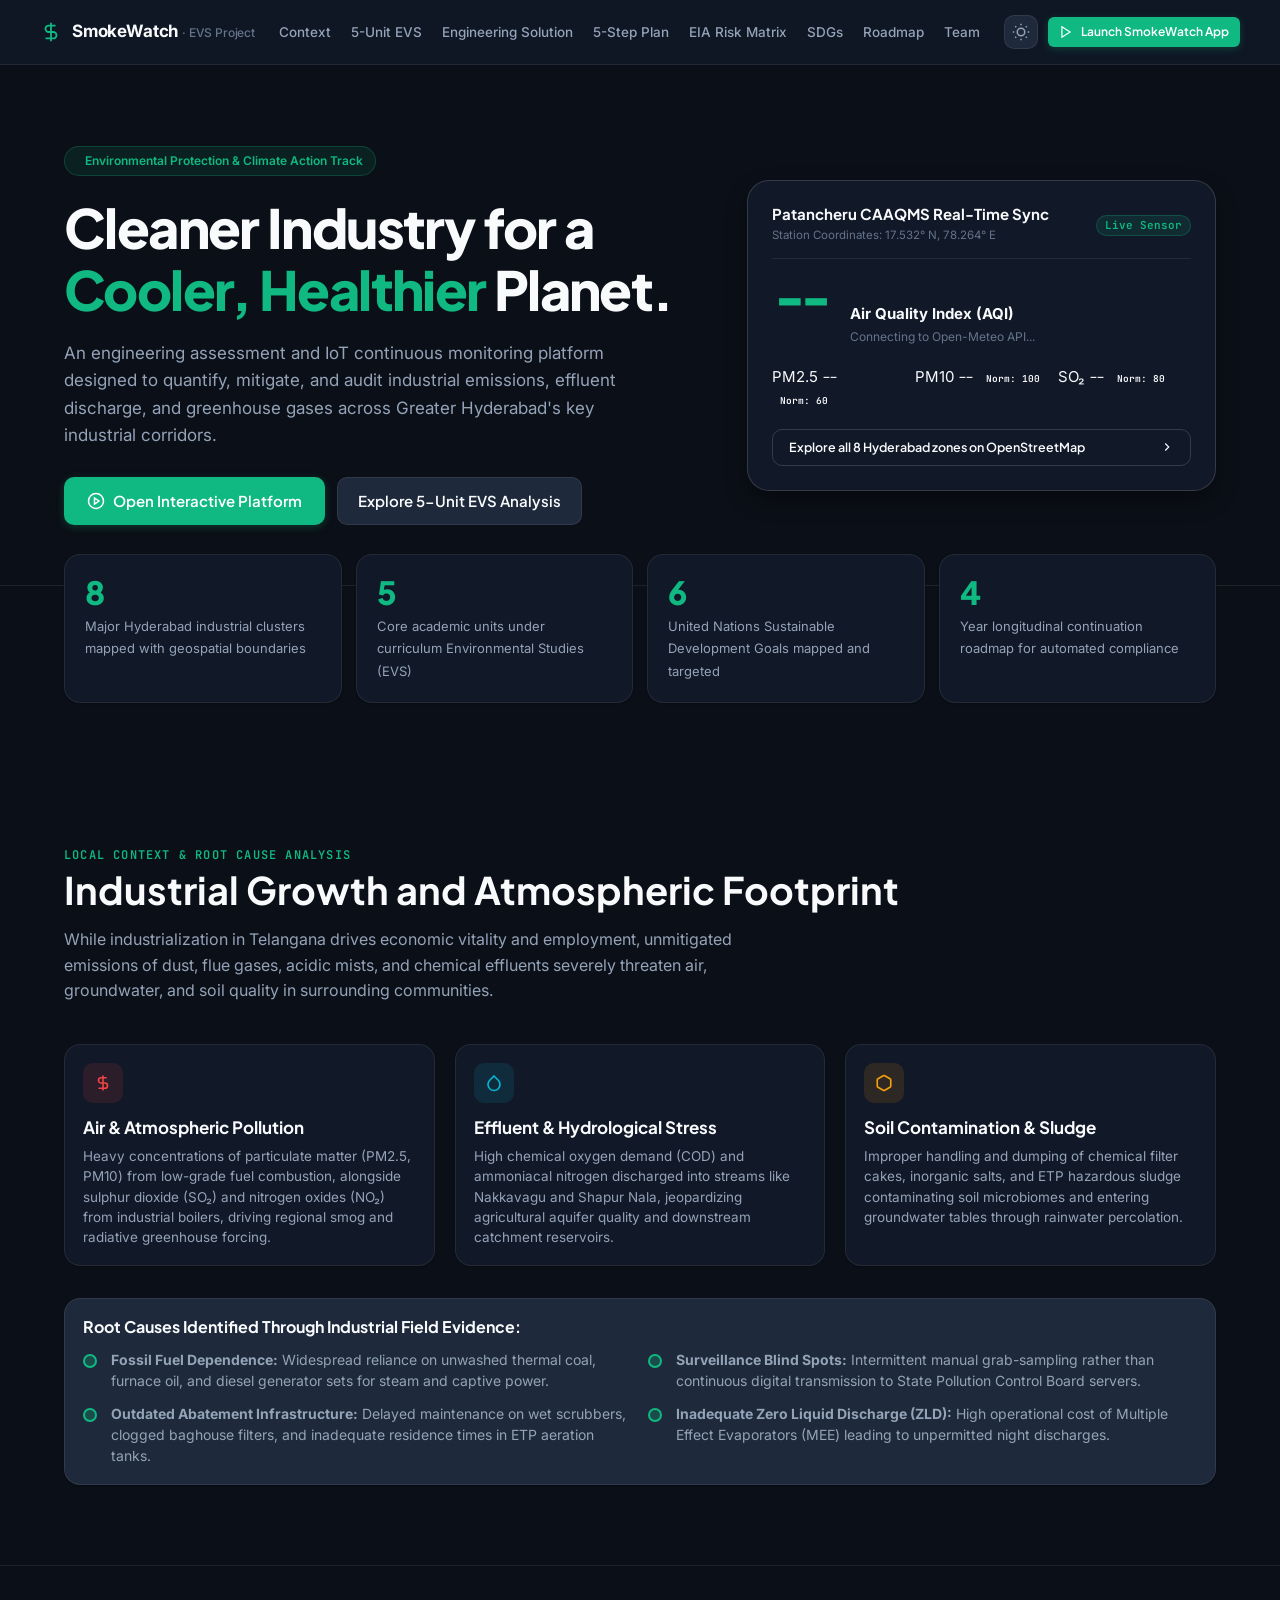
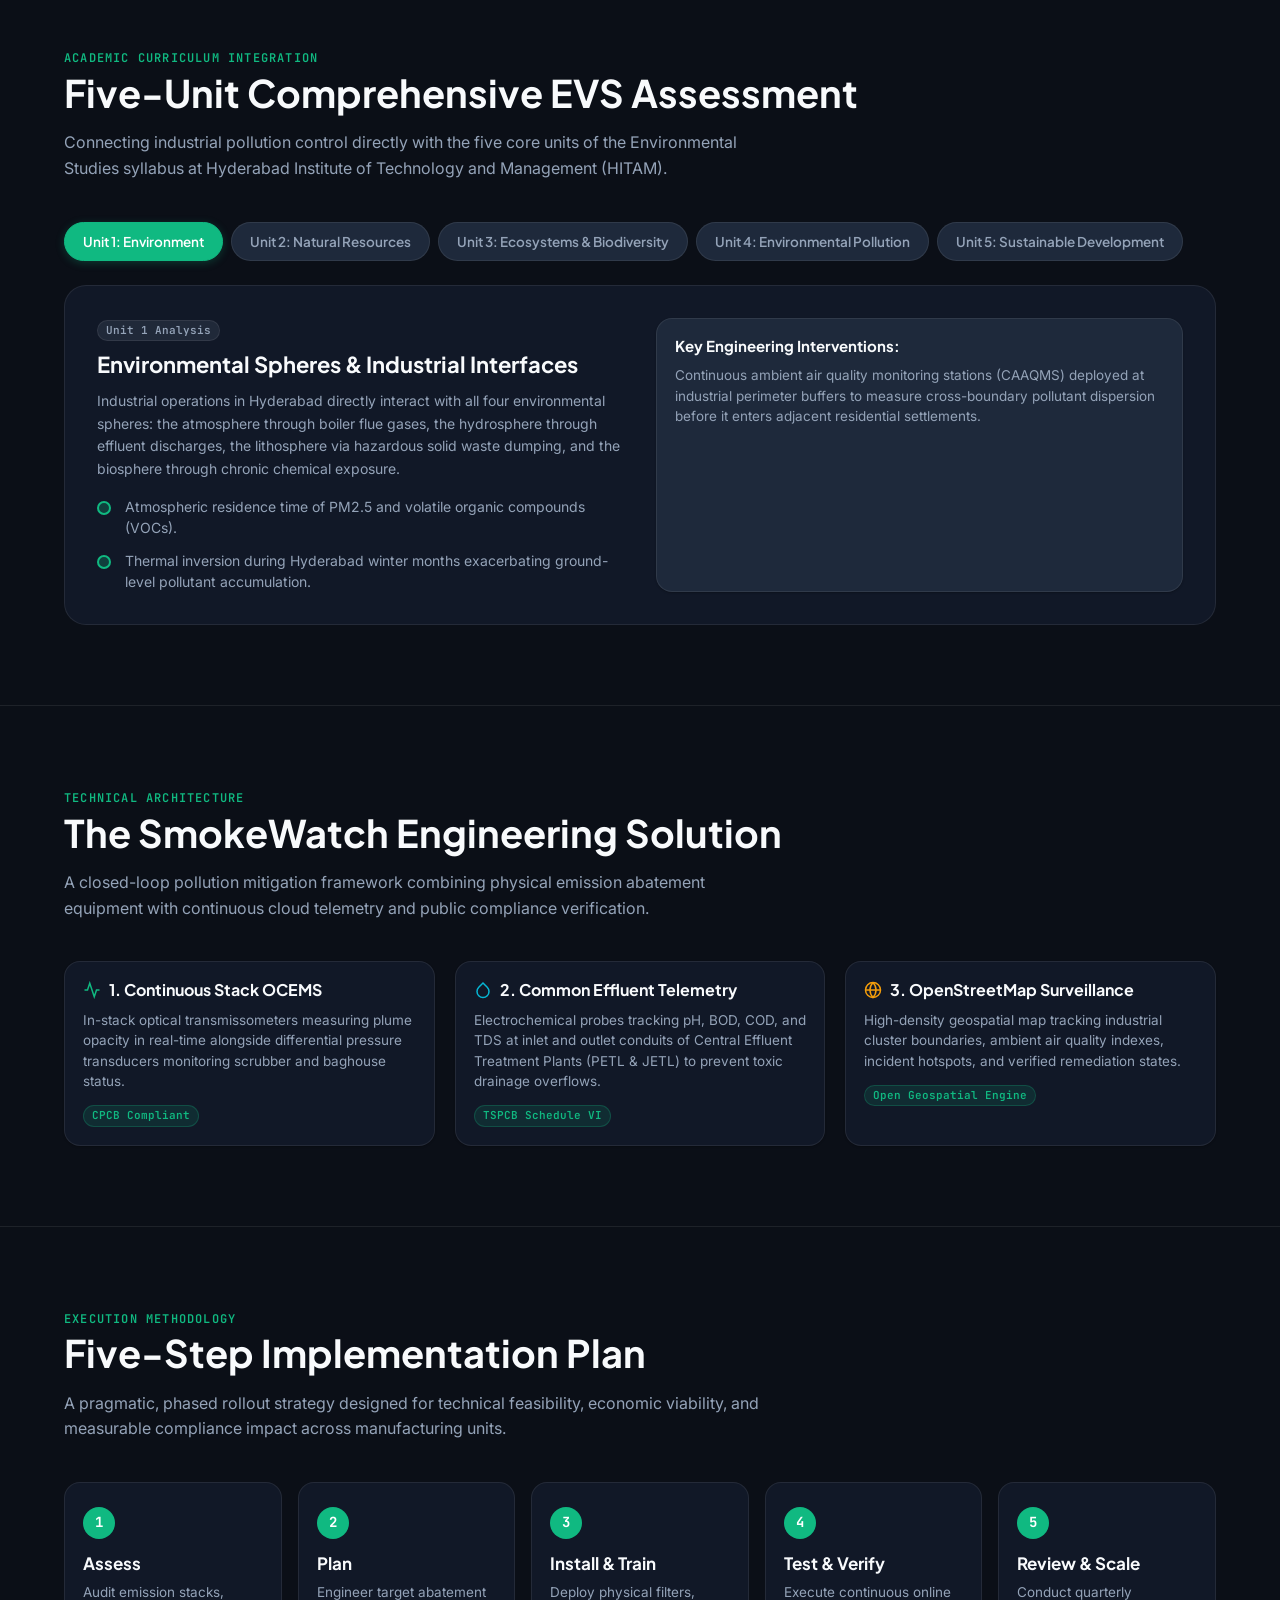
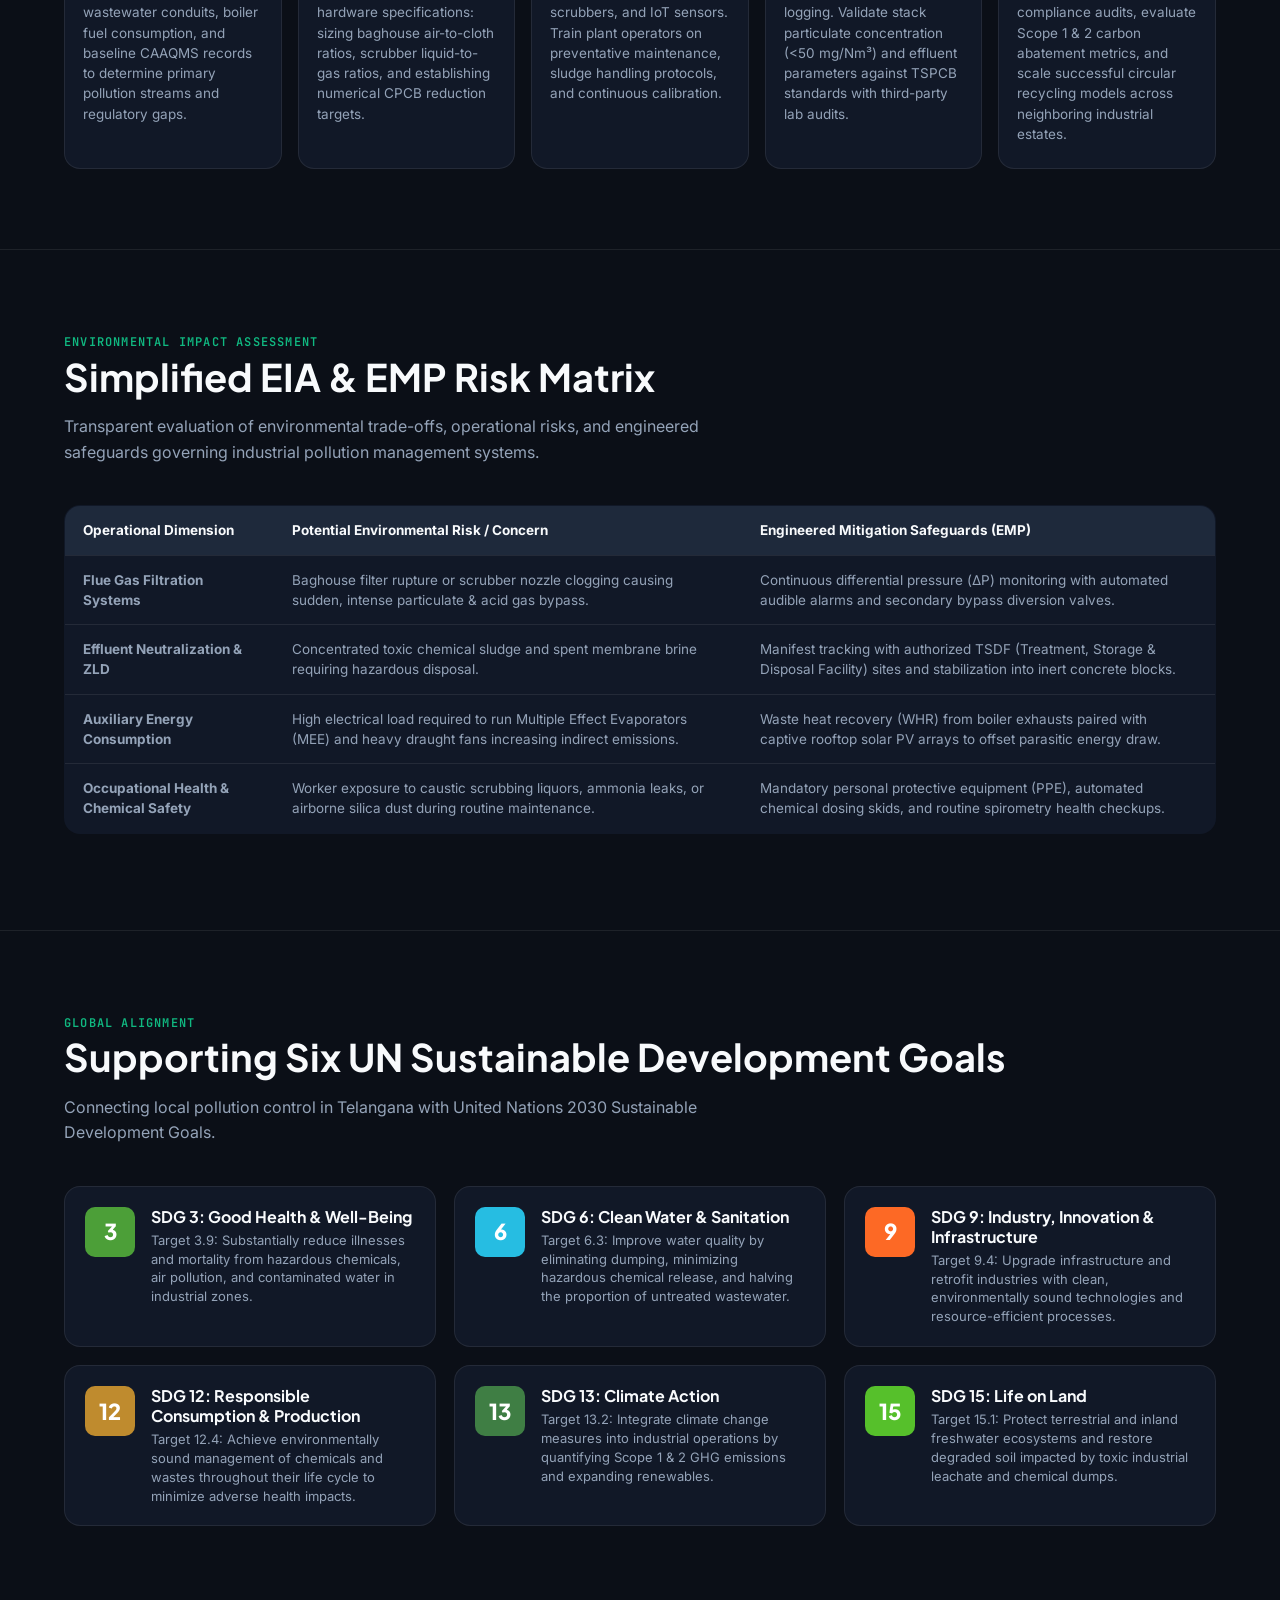
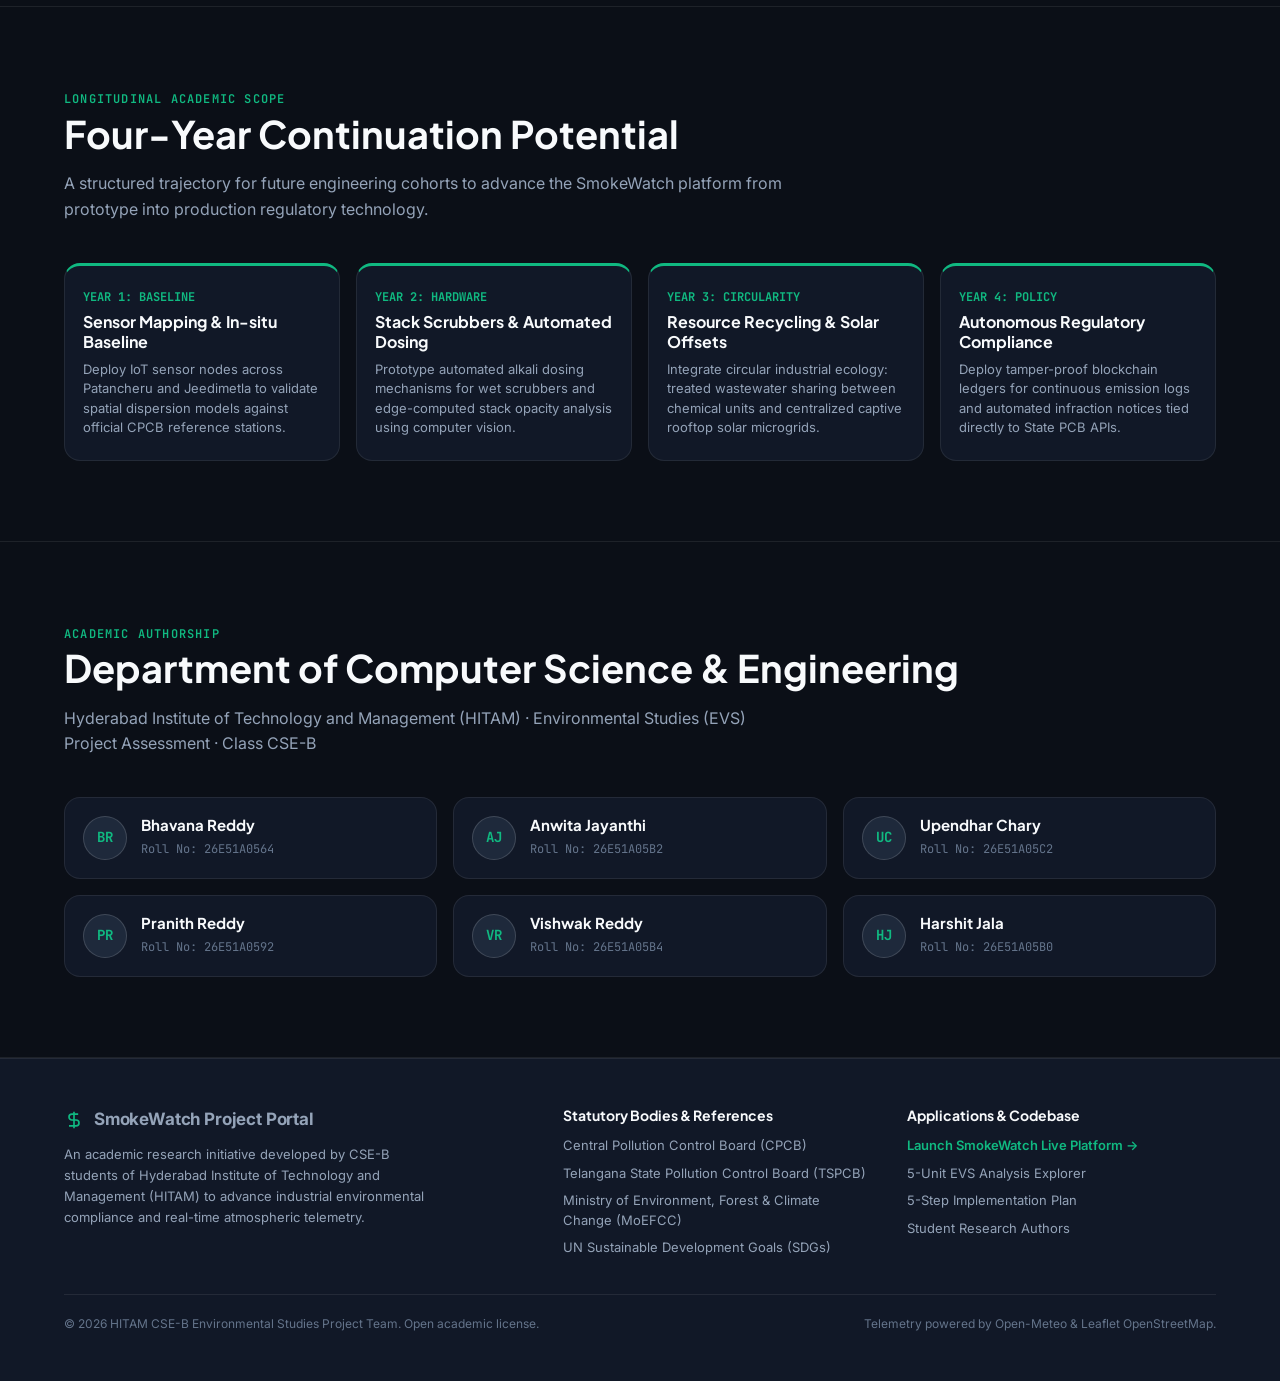
==== commit 166f64ce: "feat(ui): complete mobile-first UI overhaul, de-clutter map markers, add mobile bottom nav and verce" ====
--- a/index.html
+++ b/index.html
@@ -450,37 +450,39 @@
         Transparent evaluation of environmental trade-offs, operational risks, and engineered safeguards governing industrial pollution management systems.
       </p>
 
-      <table class="eia-matrix-table" aria-label="Environmental Impact Assessment Matrix">
-        <thead>
-          <tr>
-            <th>Operational Dimension</th>
-            <th>Potential Environmental Risk / Concern</th>
-            <th>Engineered Mitigation Safeguards (EMP)</th>
-          </tr>
-        </thead>
-        <tbody>
-          <tr>
-            <td><strong>Flue Gas Filtration Systems</strong></td>
-            <td>Baghouse filter rupture or scrubber nozzle clogging causing sudden, intense particulate &amp; acid gas bypass.</td>
-            <td>Continuous differential pressure (ΔP) monitoring with automated audible alarms and secondary bypass diversion valves.</td>
-          </tr>
-          <tr>
-            <td><strong>Effluent Neutralization &amp; ZLD</strong></td>
-            <td>Concentrated toxic chemical sludge and spent membrane brine requiring hazardous disposal.</td>
-            <td>Manifest tracking with authorized TSDF (Treatment, Storage &amp; Disposal Facility) sites and stabilization into inert concrete blocks.</td>
-          </tr>
-          <tr>
-            <td><strong>Auxiliary Energy Consumption</strong></td>
-            <td>High electrical load required to run Multiple Effect Evaporators (MEE) and heavy draught fans increasing indirect emissions.</td>
-            <td>Waste heat recovery (WHR) from boiler exhausts paired with captive rooftop solar PV arrays to offset parasitic energy draw.</td>
-          </tr>
-          <tr>
-            <td><strong>Occupational Health &amp; Chemical Safety</strong></td>
-            <td>Worker exposure to caustic scrubbing liquors, ammonia leaks, or airborne silica dust during routine maintenance.</td>
-            <td>Mandatory personal protective equipment (PPE), automated chemical dosing skids, and routine spirometry health checkups.</td>
-          </tr>
-        </tbody>
-      </table>
+      <div style="overflow-x:auto; -webkit-overflow-scrolling:touch; margin-bottom:16px;">
+        <table class="eia-matrix-table" aria-label="Environmental Impact Assessment Matrix">
+          <thead>
+            <tr>
+              <th>Operational Dimension</th>
+              <th>Potential Environmental Risk / Concern</th>
+              <th>Engineered Mitigation Safeguards (EMP)</th>
+            </tr>
+          </thead>
+          <tbody>
+            <tr>
+              <td><strong>Flue Gas Filtration Systems</strong></td>
+              <td>Baghouse filter rupture or scrubber nozzle clogging causing sudden, intense particulate &amp; acid gas bypass.</td>
+              <td>Continuous differential pressure (ΔP) monitoring with automated audible alarms and secondary bypass diversion valves.</td>
+            </tr>
+            <tr>
+              <td><strong>Effluent Neutralization &amp; ZLD</strong></td>
+              <td>Concentrated toxic chemical sludge and spent membrane brine requiring hazardous disposal.</td>
+              <td>Manifest tracking with authorized TSDF (Treatment, Storage &amp; Disposal Facility) sites and stabilization into inert concrete blocks.</td>
+            </tr>
+            <tr>
+              <td><strong>Auxiliary Energy Consumption</strong></td>
+              <td>High electrical load required to run Multiple Effect Evaporators (MEE) and heavy draught fans increasing indirect emissions.</td>
+              <td>Waste heat recovery (WHR) from boiler exhausts paired with captive rooftop solar PV arrays to offset parasitic energy draw.</td>
+            </tr>
+            <tr>
+              <td><strong>Occupational Health &amp; Chemical Safety</strong></td>
+              <td>Worker exposure to caustic scrubbing liquors, ammonia leaks, or airborne silica dust during routine maintenance.</td>
+              <td>Mandatory personal protective equipment (PPE), automated chemical dosing skids, and routine spirometry health checkups.</td>
+            </tr>
+          </tbody>
+        </table>
+      </div>
     </div>
   </section>
 
--- a/assets/css/portal.css
+++ b/assets/css/portal.css
@@ -165,6 +165,21 @@
   .portal-stats-row {
     grid-template-columns: repeat(2, 1fr);
     margin-top: 24px;
+    margin-bottom: 40px;
+  }
+  .portal-hero {
+    padding: 48px 0 40px;
+  }
+  .portal-section {
+    padding: 56px 0;
+  }
+}
+
+@media (max-width: 560px) {
+  .portal-stats-row {
+    grid-template-columns: 1fr;
+    margin-top: 18px;
+    margin-bottom: 32px;
   }
 }
 
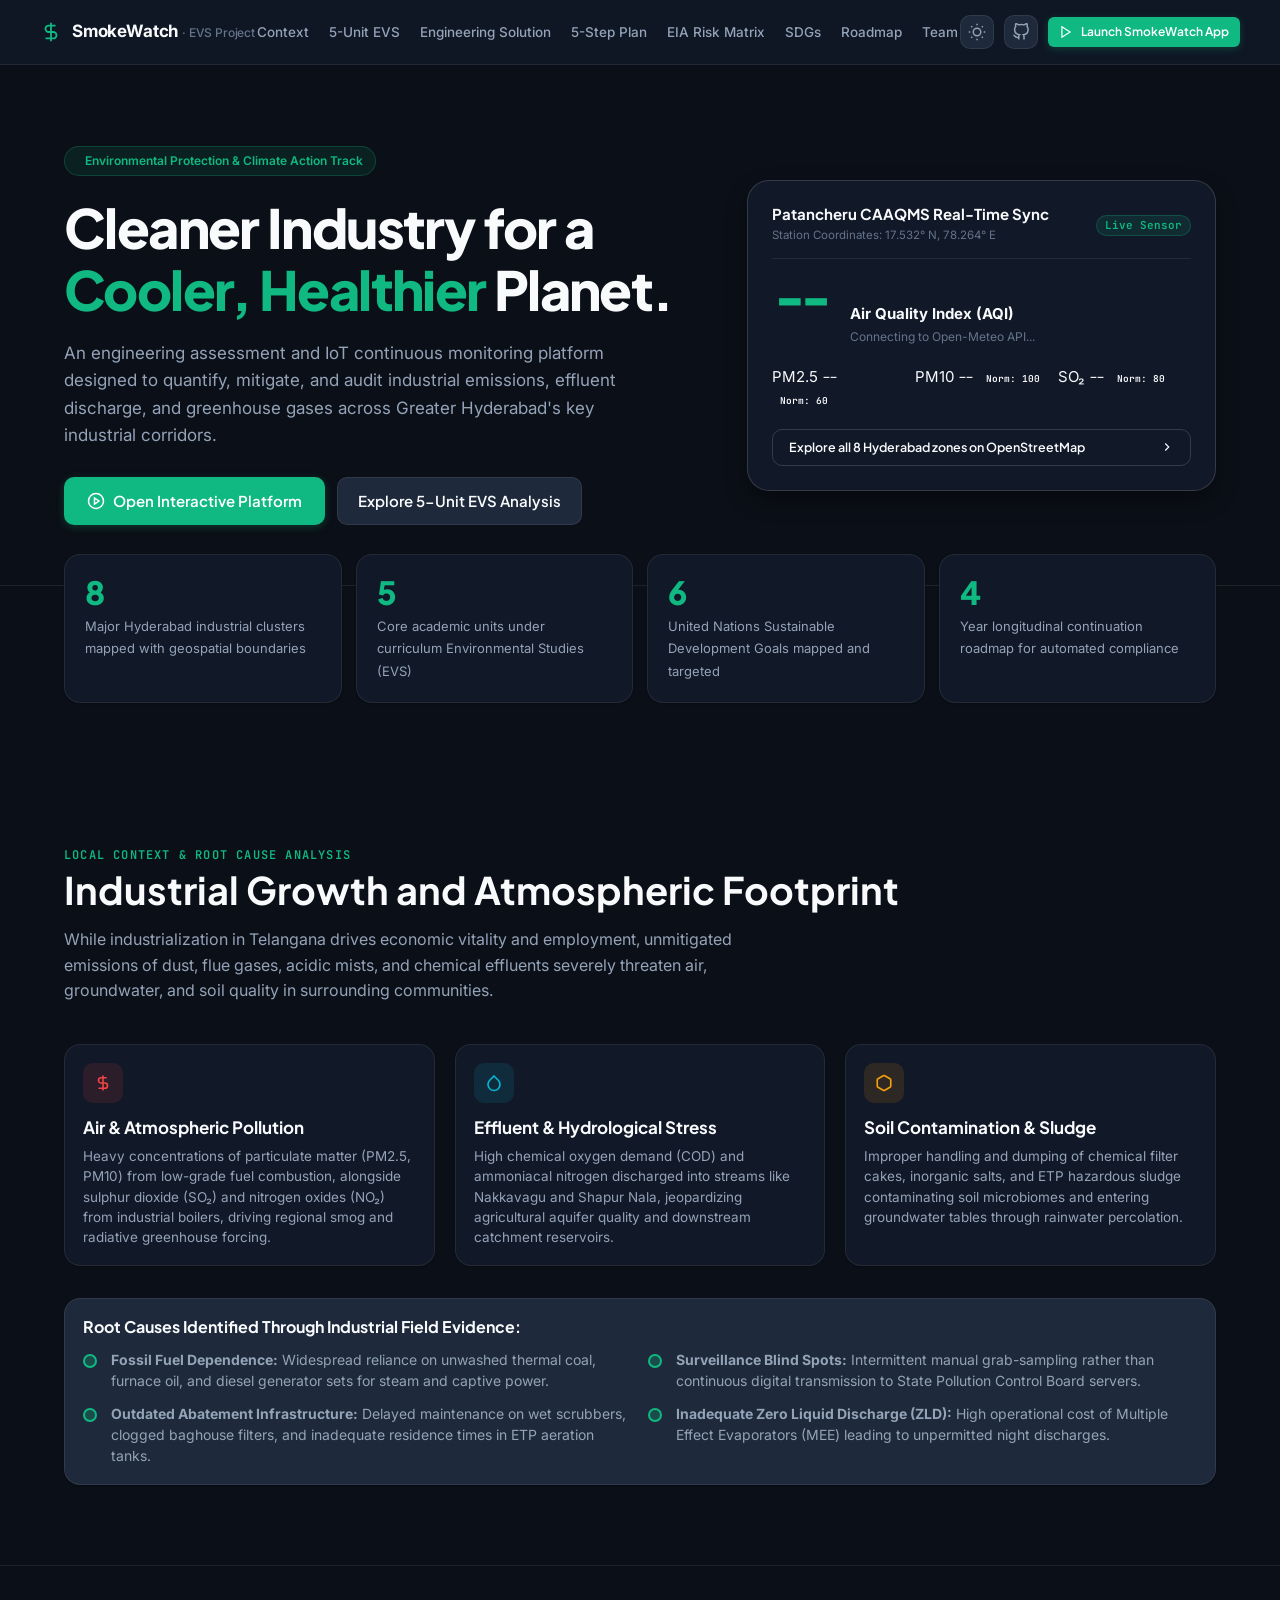
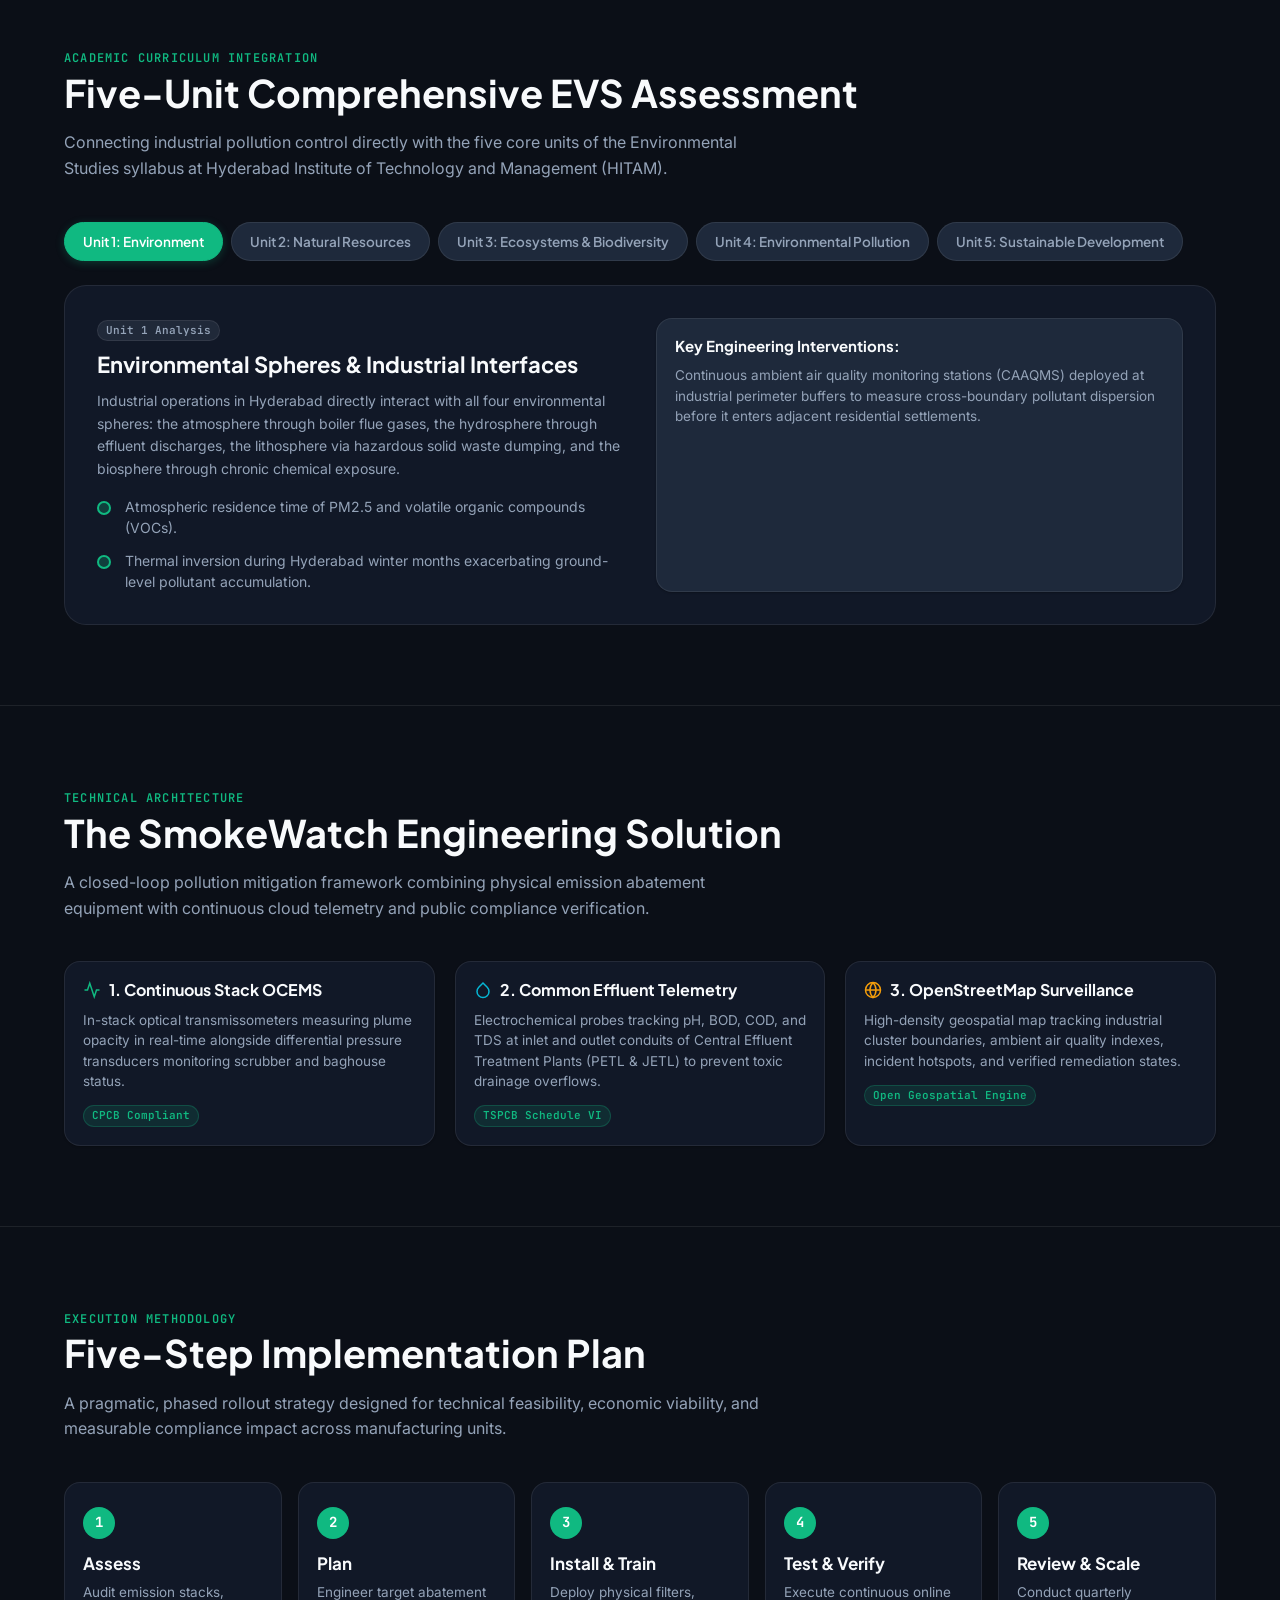
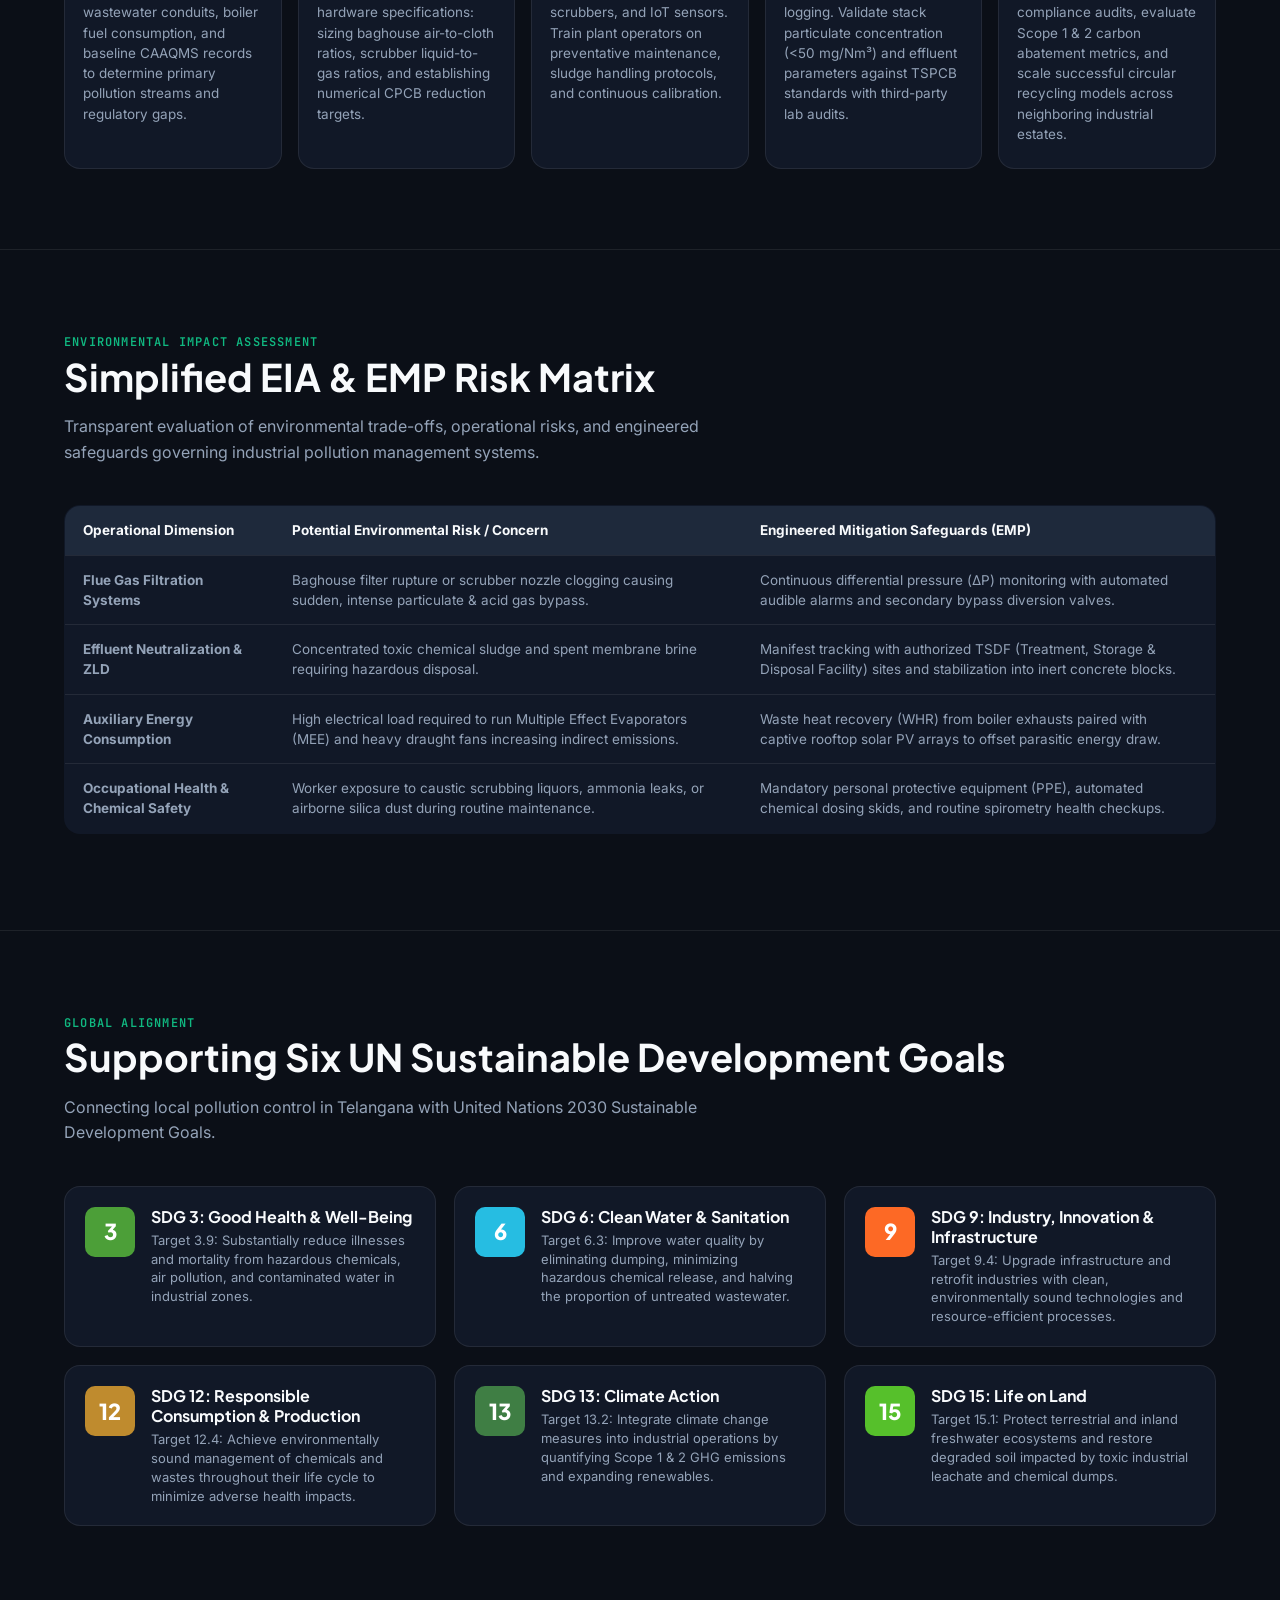
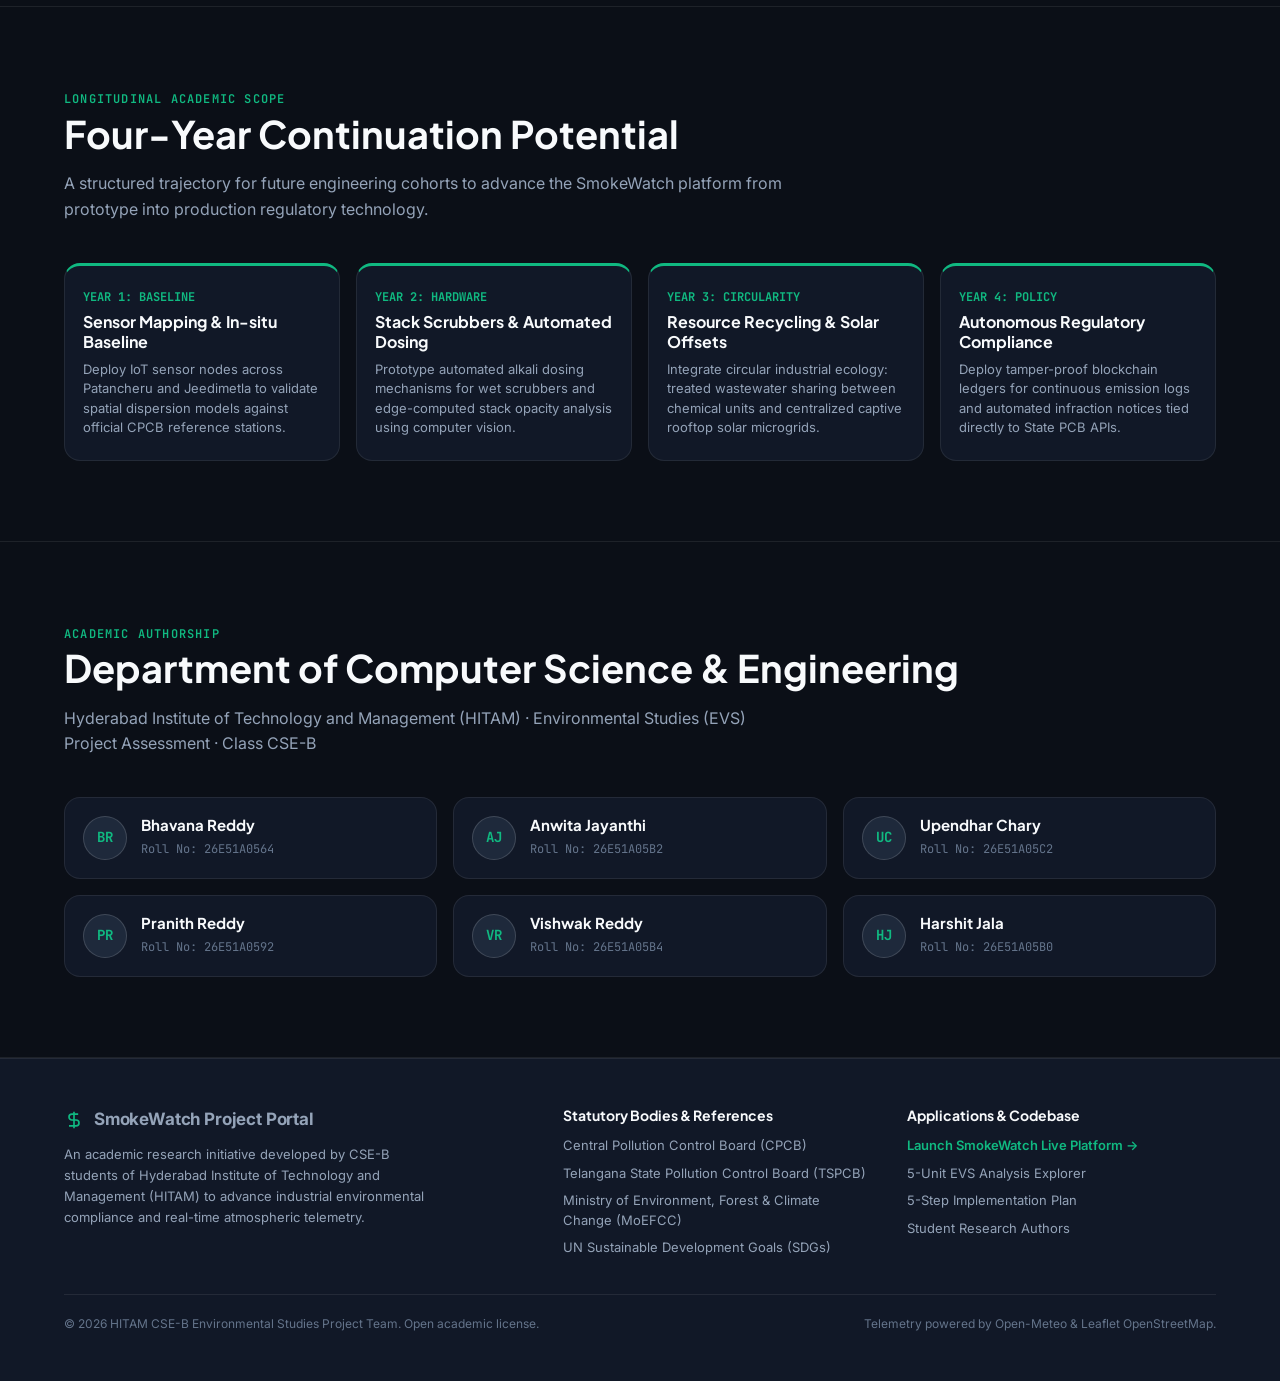
==== commit f88501a6: "feat: add GitHub repository links and production badges" ====
--- a/index.html
+++ b/index.html
@@ -38,6 +38,11 @@
             <path d="M12 1v2M12 21v2M4.22 4.22l1.42 1.42M18.36 18.36l1.42 1.42M1 12h2M21 12h2M4.22 19.78l1.42-1.42M18.36 5.64l1.42-1.42"/>
           </svg>
         </button>
+        <a href="https://github.com/vabhinavrao/SmokeWatch" target="_blank" rel="noopener" class="btn btn-icon" title="View Source on GitHub">
+          <svg class="svg-icon" viewBox="0 0 24 24">
+            <path d="M9 19c-5 1.5-5-2.5-7-3m14 6v-3.87a3.37 3.37 0 0 0-.94-2.61c3.14-.35 6.44-1.54 6.44-7A5.44 5.44 0 0 0 20 4.77 5.07 5.07 0 0 0 19.91 1S18.73.65 16 2.48a13.38 13.38 0 0 0-7 0C6.27.65 5.09 1 5.09 1A5.07 5.07 0 0 0 5 4.77a5.44 5.44 0 0 0-1.5 3.78c0 5.42 3.3 6.61 6.44 7A3.37 3.37 0 0 0 9 18.13V22"/>
+          </svg>
+        </a>
         <a href="app.html" class="btn btn-primary btn-sm">
           <svg class="svg-icon" viewBox="0 0 24 24" style="width:14px; height:14px;">
             <polygon points="5 3 19 12 5 21 5 3"/>
